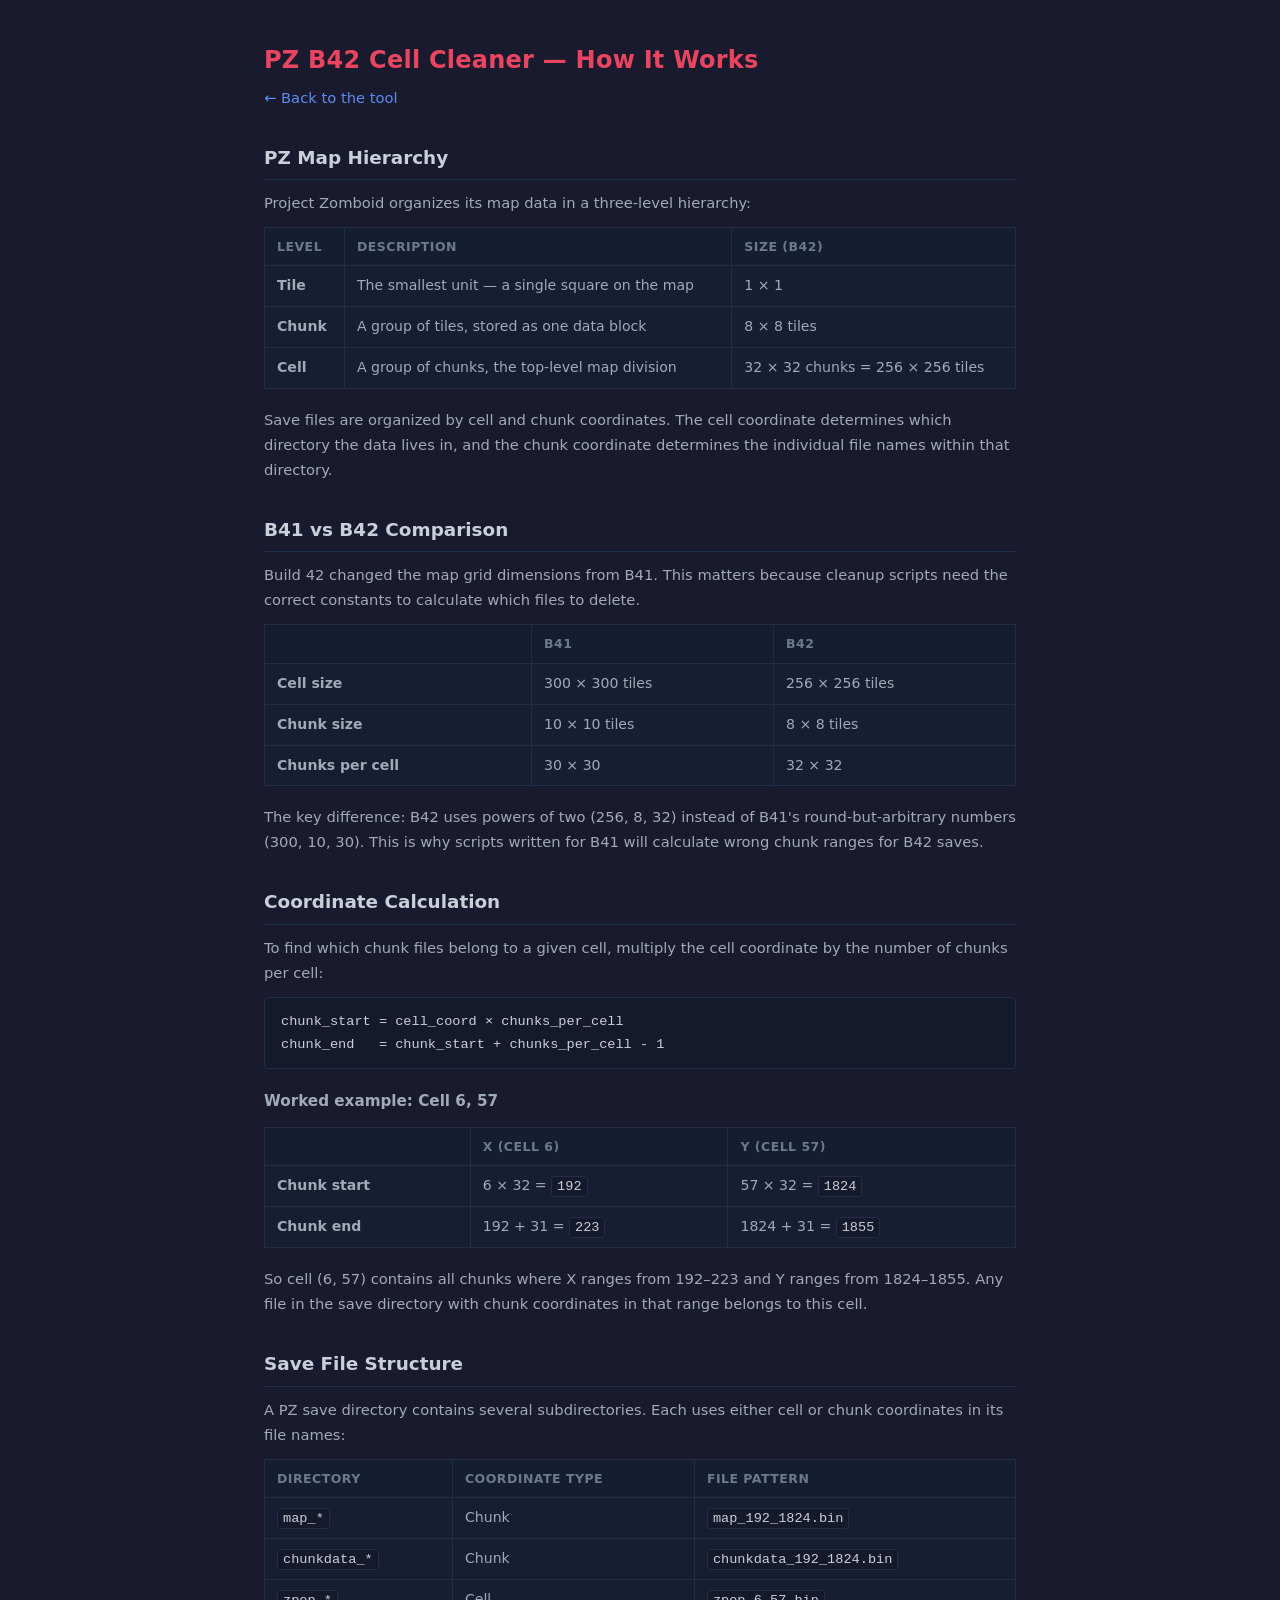
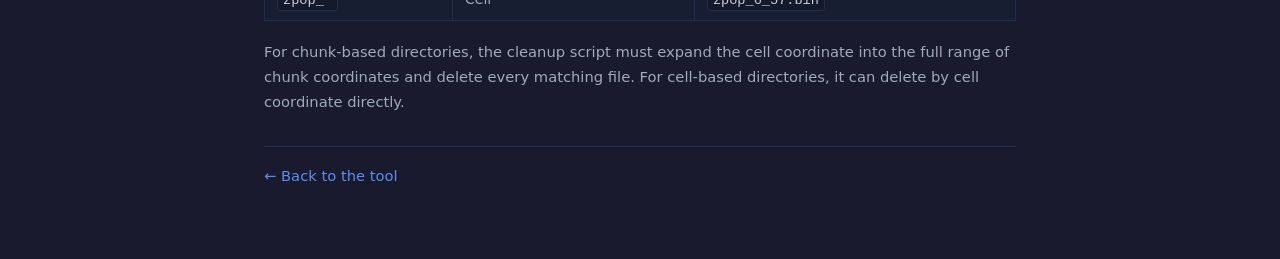
==== src/about.html @ 1b3f8877 "feat: add map resolution selector, about page, and multi-res map support" ====
<!DOCTYPE html>
<html lang="en">
<head>
  <meta charset="UTF-8">
  <meta name="viewport" content="width=device-width, initial-scale=1.0">
  <title>About — PZ B42 Cell Cleaner</title>
  <link rel="icon" type="image/png" href="favicon.png">
  <link rel="stylesheet" href="style.css">
</head>
<body class="page-body">
  <div class="page-content">
    <h1>PZ B42 Cell Cleaner — How It Works</h1>
    <p><a href="index.html">&larr; Back to the tool</a></p>

    <h2>PZ Map Hierarchy</h2>
    <p>Project Zomboid organizes its map data in a three-level hierarchy:</p>
    <table>
      <thead>
        <tr><th>Level</th><th>Description</th><th>Size (B42)</th></tr>
      </thead>
      <tbody>
        <tr><td><strong>Tile</strong></td><td>The smallest unit — a single square on the map</td><td>1 &times; 1</td></tr>
        <tr><td><strong>Chunk</strong></td><td>A group of tiles, stored as one data block</td><td>8 &times; 8 tiles</td></tr>
        <tr><td><strong>Cell</strong></td><td>A group of chunks, the top-level map division</td><td>32 &times; 32 chunks = 256 &times; 256 tiles</td></tr>
      </tbody>
    </table>
    <p>Save files are organized by cell and chunk coordinates. The cell coordinate determines which directory the data lives in, and the chunk coordinate determines the individual file names within that directory.</p>

    <h2>B41 vs B42 Comparison</h2>
    <p>Build 42 changed the map grid dimensions from B41. This matters because cleanup scripts need the correct constants to calculate which files to delete.</p>
    <table>
      <thead>
        <tr><th></th><th>B41</th><th>B42</th></tr>
      </thead>
      <tbody>
        <tr><td><strong>Cell size</strong></td><td>300 &times; 300 tiles</td><td>256 &times; 256 tiles</td></tr>
        <tr><td><strong>Chunk size</strong></td><td>10 &times; 10 tiles</td><td>8 &times; 8 tiles</td></tr>
        <tr><td><strong>Chunks per cell</strong></td><td>30 &times; 30</td><td>32 &times; 32</td></tr>
      </tbody>
    </table>
    <p>The key difference: B42 uses powers of two (256, 8, 32) instead of B41's round-but-arbitrary numbers (300, 10, 30). This is why scripts written for B41 will calculate wrong chunk ranges for B42 saves.</p>

    <h2>Coordinate Calculation</h2>
    <p>To find which chunk files belong to a given cell, multiply the cell coordinate by the number of chunks per cell:</p>
    <pre><code>chunk_start = cell_coord &times; chunks_per_cell
chunk_end   = chunk_start + chunks_per_cell - 1</code></pre>

    <h3>Worked example: Cell 6, 57</h3>
    <table>
      <thead>
        <tr><th></th><th>X (cell 6)</th><th>Y (cell 57)</th></tr>
      </thead>
      <tbody>
        <tr><td><strong>Chunk start</strong></td><td>6 &times; 32 = <code>192</code></td><td>57 &times; 32 = <code>1824</code></td></tr>
        <tr><td><strong>Chunk end</strong></td><td>192 + 31 = <code>223</code></td><td>1824 + 31 = <code>1855</code></td></tr>
      </tbody>
    </table>
    <p>So cell (6, 57) contains all chunks where X ranges from 192–223 and Y ranges from 1824–1855. Any file in the save directory with chunk coordinates in that range belongs to this cell.</p>

    <h2>Save File Structure</h2>
    <p>A PZ save directory contains several subdirectories. Each uses either cell or chunk coordinates in its file names:</p>
    <table>
      <thead>
        <tr><th>Directory</th><th>Coordinate type</th><th>File pattern</th></tr>
      </thead>
      <tbody>
        <tr><td><code>map_*</code></td><td>Chunk</td><td><code>map_192_1824.bin</code></td></tr>
        <tr><td><code>chunkdata_*</code></td><td>Chunk</td><td><code>chunkdata_192_1824.bin</code></td></tr>
        <tr><td><code>zpop_*</code></td><td>Cell</td><td><code>zpop_6_57.bin</code></td></tr>
      </tbody>
    </table>
    <p>For chunk-based directories, the cleanup script must expand the cell coordinate into the full range of chunk coordinates and delete every matching file. For cell-based directories, it can delete by cell coordinate directly.</p>

    <p class="back-link"><a href="index.html">&larr; Back to the tool</a></p>
  </div>
</body>
</html>
---- src/style.css ----
* {
  margin: 0;
  padding: 0;
  box-sizing: border-box;
}

body {
  display: flex;
  height: 100vh;
  overflow: hidden;
  font-family: 'Segoe UI', system-ui, -apple-system, sans-serif;
  background: #1a1a2e;
  color: #d8dce2;
}

/* --- Sidebar --- */

#sidebar {
  width: 340px;
  min-width: 340px;
  background: #151d30;
  border-right: 2px solid #1e2d4a;
  padding: 14px;
  overflow-y: auto;
  display: flex;
  flex-direction: column;
  gap: 10px;
  scrollbar-width: thin;
  scrollbar-color: #2a3452 transparent;
}

#sidebar::-webkit-scrollbar {
  width: 6px;
}

#sidebar::-webkit-scrollbar-thumb {
  background: #2a3452;
  border-radius: 3px;
}

#sidebar h1 {
  font-size: 1.25rem;
  font-weight: 700;
  color: #e94560;
  padding: 4px 0 10px;
  text-align: center;
  letter-spacing: 0.02em;
  border-bottom: 1px solid #1e2d4a;
}

#sidebar h2 {
  font-size: 0.78rem;
  text-transform: uppercase;
  letter-spacing: 0.06em;
  color: #6b7a8d;
  margin-bottom: 8px;
  font-weight: 600;
}

/* --- Sections --- */

section {
  background: #181e32;
  border: 1px solid #232d48;
  border-radius: 6px;
  padding: 12px;
}

/* --- Buttons --- */

.btn-group {
  display: flex;
  gap: 4px;
}

.mode-btn {
  flex: 1;
  padding: 8px;
  border: 2px solid #2a3452;
  background: #1e2640;
  color: #8898aa;
  font-weight: 700;
  font-size: 0.85rem;
  cursor: pointer;
  border-radius: 4px;
  transition: all 0.15s ease-out;
}

.mode-btn:hover {
  background: #242e4a;
  border-color: #3a4a6a;
}

.mode-btn:focus-visible {
  outline: 2px solid #5a8dee;
  outline-offset: 1px;
}

.mode-btn:active {
  transform: scale(0.97);
}

#btn-keep.active {
  border-color: #4caf50;
  background: #172617;
  color: #6fdf70;
}

#btn-keep.active:hover {
  background: #1d3118;
}

#btn-purge.active {
  border-color: #e94560;
  background: #2a1418;
  color: #ff6b7a;
}

#btn-purge.active:hover {
  background: #351a1f;
}

.hint {
  font-size: 0.72rem;
  color: #586878;
  margin-top: 8px;
  line-height: 1.5;
}

button {
  padding: 7px 12px;
  border: 1px solid #2a3452;
  background: #1e2640;
  color: #a0aab8;
  cursor: pointer;
  border-radius: 4px;
  font-size: 0.82rem;
  font-weight: 500;
  transition: all 0.12s ease-out;
}

button:hover {
  background: #242e4a;
  border-color: #3a4a6a;
  color: #c8d0da;
}

button:focus-visible {
  outline: 2px solid #5a8dee;
  outline-offset: 1px;
}

button:active {
  transform: scale(0.97);
  background: #1a2238;
}

button.full-width {
  width: 100%;
  margin-top: 6px;
}

button.accent {
  background: #c83450;
  border-color: #c83450;
  color: #fff;
  font-weight: 700;
}

button.accent:hover {
  background: #e03e5c;
  border-color: #e03e5c;
}

button.accent:active {
  background: #a82c44;
}

.btn-row {
  display: flex;
  gap: 6px;
}

.btn-row button {
  flex: 1;
}

/* --- Form controls --- */

.checkbox-label {
  display: flex;
  align-items: center;
  gap: 8px;
  padding: 3px 0;
  cursor: pointer;
  font-size: 0.85rem;
  color: #a0aab8;
  transition: color 0.12s;
}

.checkbox-label:hover {
  color: #d0d8e2;
}

.checkbox-label input {
  accent-color: #e94560;
  cursor: pointer;
}

select,
input[type="text"] {
  width: 100%;
  padding: 7px 10px;
  background: #141a2c;
  border: 1px solid #2a3452;
  color: #c8d0da;
  border-radius: 4px;
  font-size: 0.82rem;
  margin-bottom: 8px;
  transition: border-color 0.12s;
}

select:hover,
input[type="text"]:hover {
  border-color: #3a4a6a;
}

select:focus,
input[type="text"]:focus {
  outline: none;
  border-color: #5a8dee;
}

input[type="text"]::placeholder {
  color: #3e4e62;
}

label:not(.checkbox-label) {
  display: block;
  font-size: 0.78rem;
  color: #6b7a8d;
  margin-bottom: 3px;
  margin-top: 4px;
  font-weight: 500;
}

/* --- Legend --- */

.legend-item {
  display: flex;
  align-items: center;
  gap: 8px;
  font-size: 0.82rem;
  padding: 3px 0;
  color: #8898aa;
}

.swatch {
  width: 14px;
  height: 14px;
  border-radius: 3px;
  flex-shrink: 0;
}

.swatch.keep {
  background: rgba(76, 175, 80, 0.5);
  border: 1px solid rgba(76, 175, 80, 0.7);
}

.swatch.purge {
  background: rgba(233, 69, 96, 0.5);
  border: 1px solid rgba(233, 69, 96, 0.7);
}

/* --- Footer elements --- */

#status-bar {
  margin-top: auto;
  padding: 8px 0 2px;
  font-size: 0.72rem;
  color: #4a5a6a;
  text-align: center;
  min-height: 1.8em;
}

.attribution {
  font-size: 0.7rem;
  color: #3e4e5e;
  text-align: center;
  padding-bottom: 2px;
}

.attribution a {
  color: #5a6a7a;
  text-decoration: none;
  border-bottom: 1px solid transparent;
  transition: all 0.12s;
}

.attribution a:hover {
  color: #e94560;
  border-bottom-color: #e94560;
}

/* --- Map area --- */

#map-container {
  flex: 1;
  position: relative;
  overflow: hidden;
  background: #0e1118;
  cursor: crosshair;
}

#canvas {
  display: block;
  width: 100%;
  height: 100%;
}

#coords-display {
  position: absolute;
  bottom: 10px;
  left: 10px;
  background: rgba(14, 17, 24, 0.85);
  padding: 5px 10px;
  border-radius: 4px;
  border: 1px solid #232d48;
  font-size: 0.78rem;
  font-family: 'Consolas', 'SF Mono', 'Fira Code', monospace;
  color: #8898aa;
  display: none;
  pointer-events: none;
}

/* --- About page --- */

.page-body {
  display: block;
  height: auto;
  overflow: auto;
}

.page-content {
  max-width: 800px;
  margin: 0 auto;
  padding: 40px 24px 60px;
  line-height: 1.7;
}

.page-content h1 {
  font-size: 1.5rem;
  font-weight: 700;
  color: #e94560;
  margin-bottom: 4px;
  letter-spacing: 0.01em;
}

.page-content h2 {
  font-size: 1.15rem;
  font-weight: 600;
  color: #c8d0da;
  margin-top: 32px;
  margin-bottom: 10px;
  padding-bottom: 6px;
  border-bottom: 1px solid #1e2d4a;
}

.page-content h3 {
  font-size: 0.95rem;
  font-weight: 600;
  color: #a0aab8;
  margin-top: 20px;
  margin-bottom: 8px;
}

.page-content p {
  margin-bottom: 12px;
  color: #a0aab8;
  font-size: 0.92rem;
}

.page-content a {
  color: #5a8dee;
  text-decoration: none;
  border-bottom: 1px solid transparent;
  transition: all 0.12s;
}

.page-content a:hover {
  color: #e94560;
  border-bottom-color: #e94560;
}

.page-content table {
  width: 100%;
  border-collapse: collapse;
  margin: 12px 0 18px;
  font-size: 0.88rem;
}

.page-content th,
.page-content td {
  padding: 8px 12px;
  text-align: left;
  border: 1px solid #232d48;
}

.page-content th {
  background: #151d30;
  color: #6b7a8d;
  font-size: 0.78rem;
  text-transform: uppercase;
  letter-spacing: 0.04em;
  font-weight: 600;
}

.page-content td {
  background: #181e32;
  color: #a0aab8;
}

.page-content pre {
  background: #141a2c;
  border: 1px solid #232d48;
  border-radius: 4px;
  padding: 12px 16px;
  overflow-x: auto;
  margin: 12px 0 18px;
}

.page-content code {
  font-family: 'Consolas', 'SF Mono', 'Fira Code', monospace;
  font-size: 0.85rem;
  color: #c8d0da;
}

.page-content p code,
.page-content td code {
  background: #141a2c;
  padding: 2px 5px;
  border-radius: 3px;
  border: 1px solid #232d48;
}

.page-content .back-link {
  margin-top: 32px;
  padding-top: 16px;
  border-top: 1px solid #1e2d4a;
}

.about-link {
  font-size: 0.7rem;
  text-align: center;
  padding-top: 2px;
}

.about-link a {
  color: #3e4e5e;
  text-decoration: none;
  border-bottom: 1px solid transparent;
  transition: all 0.12s;
}

.about-link a:hover {
  color: #e94560;
  border-bottom-color: #e94560;
}
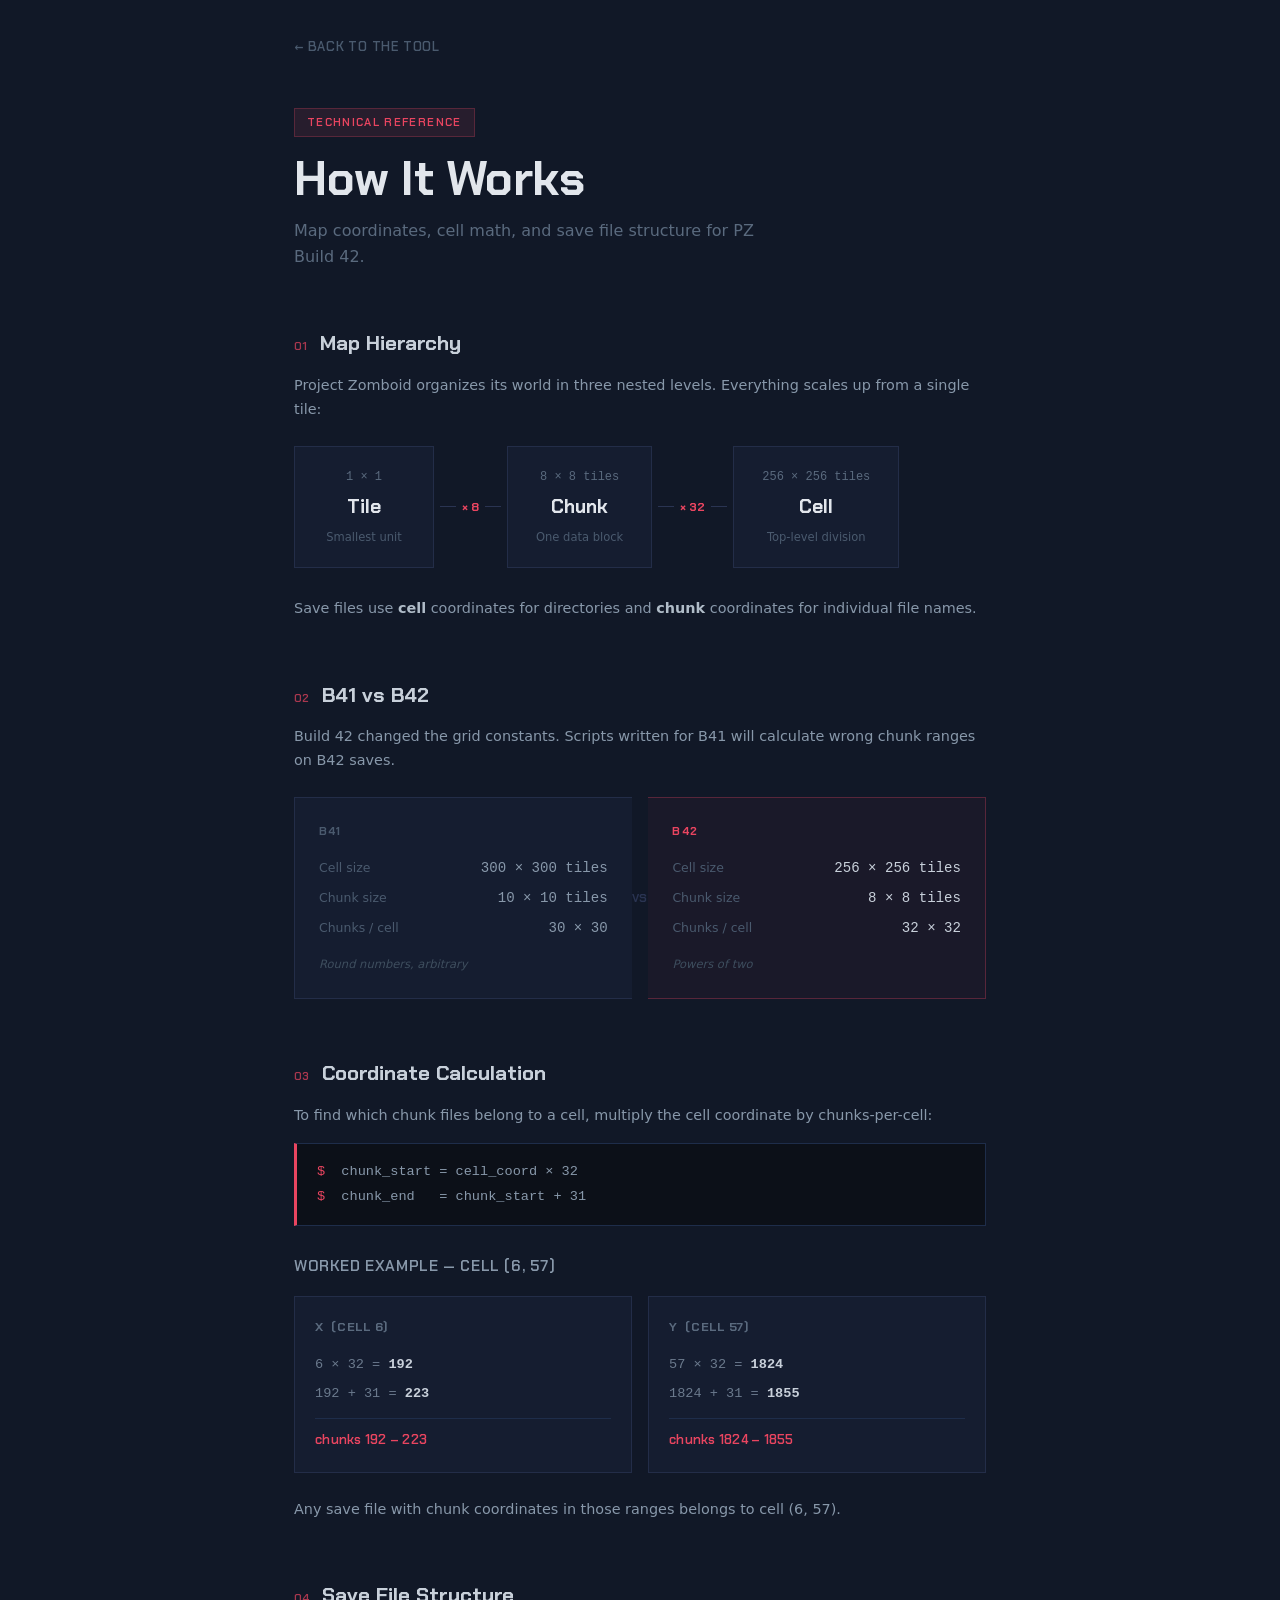
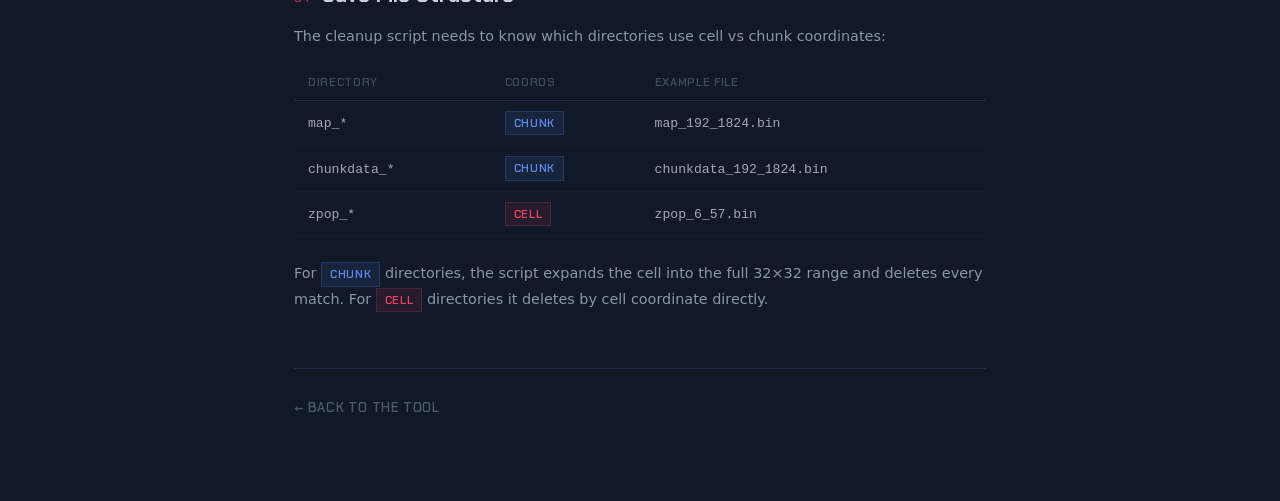
==== commit 3924a8e9: "feat: redesign UI with Chakra Petch font, refined dark theme, and structured about page layout" ====
--- a/src/about.html
+++ b/src/about.html
@@ -5,73 +5,149 @@
   <meta name="viewport" content="width=device-width, initial-scale=1.0">
   <title>About — PZ B42 Cell Cleaner</title>
   <link rel="icon" type="image/png" href="favicon.png">
+  <link rel="preconnect" href="https://fonts.googleapis.com">
+  <link rel="preconnect" href="https://fonts.gstatic.com" crossorigin>
+  <link href="https://fonts.googleapis.com/css2?family=Chakra+Petch:wght@400;600;700&display=swap" rel="stylesheet">
   <link rel="stylesheet" href="style.css">
 </head>
 <body class="page-body">
   <div class="page-content">
-    <h1>PZ B42 Cell Cleaner — How It Works</h1>
-    <p><a href="index.html">&larr; Back to the tool</a></p>
 
-    <h2>PZ Map Hierarchy</h2>
-    <p>Project Zomboid organizes its map data in a three-level hierarchy:</p>
-    <table>
-      <thead>
-        <tr><th>Level</th><th>Description</th><th>Size (B42)</th></tr>
-      </thead>
-      <tbody>
-        <tr><td><strong>Tile</strong></td><td>The smallest unit — a single square on the map</td><td>1 &times; 1</td></tr>
-        <tr><td><strong>Chunk</strong></td><td>A group of tiles, stored as one data block</td><td>8 &times; 8 tiles</td></tr>
-        <tr><td><strong>Cell</strong></td><td>A group of chunks, the top-level map division</td><td>32 &times; 32 chunks = 256 &times; 256 tiles</td></tr>
-      </tbody>
-    </table>
-    <p>Save files are organized by cell and chunk coordinates. The cell coordinate determines which directory the data lives in, and the chunk coordinate determines the individual file names within that directory.</p>
+    <nav class="page-nav">
+      <a href="index.html">&larr; Back to the tool</a>
+    </nav>
 
-    <h2>B41 vs B42 Comparison</h2>
-    <p>Build 42 changed the map grid dimensions from B41. This matters because cleanup scripts need the correct constants to calculate which files to delete.</p>
-    <table>
-      <thead>
-        <tr><th></th><th>B41</th><th>B42</th></tr>
-      </thead>
-      <tbody>
-        <tr><td><strong>Cell size</strong></td><td>300 &times; 300 tiles</td><td>256 &times; 256 tiles</td></tr>
-        <tr><td><strong>Chunk size</strong></td><td>10 &times; 10 tiles</td><td>8 &times; 8 tiles</td></tr>
-        <tr><td><strong>Chunks per cell</strong></td><td>30 &times; 30</td><td>32 &times; 32</td></tr>
-      </tbody>
-    </table>
-    <p>The key difference: B42 uses powers of two (256, 8, 32) instead of B41's round-but-arbitrary numbers (300, 10, 30). This is why scripts written for B41 will calculate wrong chunk ranges for B42 saves.</p>
+    <header class="page-header">
+      <span class="page-header__label">Technical Reference</span>
+      <h1 class="page-header__title">How It Works</h1>
+      <p class="page-header__sub">Map coordinates, cell math, and save file structure for PZ Build 42.</p>
+    </header>
 
-    <h2>Coordinate Calculation</h2>
-    <p>To find which chunk files belong to a given cell, multiply the cell coordinate by the number of chunks per cell:</p>
-    <pre><code>chunk_start = cell_coord &times; chunks_per_cell
-chunk_end   = chunk_start + chunks_per_cell - 1</code></pre>
+    <article class="page-section fade-in" style="--delay: 0">
+      <h2><span class="section-num">01</span> Map Hierarchy</h2>
+      <p>Project Zomboid organizes its world in three nested levels. Everything scales up from a single tile:</p>
 
-    <h3>Worked example: Cell 6, 57</h3>
-    <table>
-      <thead>
-        <tr><th></th><th>X (cell 6)</th><th>Y (cell 57)</th></tr>
-      </thead>
-      <tbody>
-        <tr><td><strong>Chunk start</strong></td><td>6 &times; 32 = <code>192</code></td><td>57 &times; 32 = <code>1824</code></td></tr>
-        <tr><td><strong>Chunk end</strong></td><td>192 + 31 = <code>223</code></td><td>1824 + 31 = <code>1855</code></td></tr>
-      </tbody>
-    </table>
-    <p>So cell (6, 57) contains all chunks where X ranges from 192–223 and Y ranges from 1824–1855. Any file in the save directory with chunk coordinates in that range belongs to this cell.</p>
+      <div class="hierarchy-flow">
+        <div class="hierarchy-node">
+          <span class="hierarchy-node__size">1 &times; 1</span>
+          <strong class="hierarchy-node__name">Tile</strong>
+          <span class="hierarchy-node__desc">Smallest unit</span>
+        </div>
+        <div class="hierarchy-arrow">
+          <span>&times; 8</span>
+        </div>
+        <div class="hierarchy-node">
+          <span class="hierarchy-node__size">8 &times; 8 tiles</span>
+          <strong class="hierarchy-node__name">Chunk</strong>
+          <span class="hierarchy-node__desc">One data block</span>
+        </div>
+        <div class="hierarchy-arrow">
+          <span>&times; 32</span>
+        </div>
+        <div class="hierarchy-node">
+          <span class="hierarchy-node__size">256 &times; 256 tiles</span>
+          <strong class="hierarchy-node__name">Cell</strong>
+          <span class="hierarchy-node__desc">Top-level division</span>
+        </div>
+      </div>
 
-    <h2>Save File Structure</h2>
-    <p>A PZ save directory contains several subdirectories. Each uses either cell or chunk coordinates in its file names:</p>
-    <table>
-      <thead>
-        <tr><th>Directory</th><th>Coordinate type</th><th>File pattern</th></tr>
-      </thead>
-      <tbody>
-        <tr><td><code>map_*</code></td><td>Chunk</td><td><code>map_192_1824.bin</code></td></tr>
-        <tr><td><code>chunkdata_*</code></td><td>Chunk</td><td><code>chunkdata_192_1824.bin</code></td></tr>
-        <tr><td><code>zpop_*</code></td><td>Cell</td><td><code>zpop_6_57.bin</code></td></tr>
-      </tbody>
-    </table>
-    <p>For chunk-based directories, the cleanup script must expand the cell coordinate into the full range of chunk coordinates and delete every matching file. For cell-based directories, it can delete by cell coordinate directly.</p>
+      <p>Save files use <strong>cell</strong> coordinates for directories and <strong>chunk</strong> coordinates for individual file names.</p>
+    </article>
 
-    <p class="back-link"><a href="index.html">&larr; Back to the tool</a></p>
+    <article class="page-section fade-in" style="--delay: 1">
+      <h2><span class="section-num">02</span> B41 vs B42</h2>
+      <p>Build 42 changed the grid constants. Scripts written for B41 will calculate wrong chunk ranges on B42 saves.</p>
+
+      <div class="version-compare">
+        <div class="version-compare__col version-compare__col--old">
+          <div class="version-compare__badge">B41</div>
+          <dl>
+            <dt>Cell size</dt>
+            <dd>300 &times; 300 tiles</dd>
+            <dt>Chunk size</dt>
+            <dd>10 &times; 10 tiles</dd>
+            <dt>Chunks / cell</dt>
+            <dd>30 &times; 30</dd>
+          </dl>
+          <span class="version-compare__note">Round numbers, arbitrary</span>
+        </div>
+        <div class="version-compare__vs">vs</div>
+        <div class="version-compare__col version-compare__col--new">
+          <div class="version-compare__badge">B42</div>
+          <dl>
+            <dt>Cell size</dt>
+            <dd>256 &times; 256 tiles</dd>
+            <dt>Chunk size</dt>
+            <dd>8 &times; 8 tiles</dd>
+            <dt>Chunks / cell</dt>
+            <dd>32 &times; 32</dd>
+          </dl>
+          <span class="version-compare__note">Powers of two</span>
+        </div>
+      </div>
+    </article>
+
+    <article class="page-section fade-in" style="--delay: 2">
+      <h2><span class="section-num">03</span> Coordinate Calculation</h2>
+      <p>To find which chunk files belong to a cell, multiply the cell coordinate by chunks-per-cell:</p>
+
+      <pre class="terminal"><code><span class="terminal__prompt">$</span> chunk_start = cell_coord &times; 32
+<span class="terminal__prompt">$</span> chunk_end   = chunk_start + 31</code></pre>
+
+      <h3>Worked example &mdash; Cell (6, 57)</h3>
+
+      <div class="calc-grid">
+        <div class="calc-grid__axis">
+          <div class="calc-grid__label">X &nbsp;(cell 6)</div>
+          <div class="calc-grid__step">6 &times; 32 = <strong>192</strong></div>
+          <div class="calc-grid__step">192 + 31 = <strong>223</strong></div>
+          <div class="calc-grid__range">chunks 192 &ndash; 223</div>
+        </div>
+        <div class="calc-grid__axis">
+          <div class="calc-grid__label">Y &nbsp;(cell 57)</div>
+          <div class="calc-grid__step">57 &times; 32 = <strong>1824</strong></div>
+          <div class="calc-grid__step">1824 + 31 = <strong>1855</strong></div>
+          <div class="calc-grid__range">chunks 1824 &ndash; 1855</div>
+        </div>
+      </div>
+
+      <p>Any save file with chunk coordinates in those ranges belongs to cell (6,&nbsp;57).</p>
+    </article>
+
+    <article class="page-section fade-in" style="--delay: 3">
+      <h2><span class="section-num">04</span> Save File Structure</h2>
+      <p>The cleanup script needs to know which directories use cell vs chunk coordinates:</p>
+
+      <table class="file-table">
+        <thead>
+          <tr><th>Directory</th><th>Coords</th><th>Example file</th></tr>
+        </thead>
+        <tbody>
+          <tr>
+            <td><code>map_*</code></td>
+            <td><span class="coord-tag coord-tag--chunk">chunk</span></td>
+            <td><code>map_192_1824.bin</code></td>
+          </tr>
+          <tr>
+            <td><code>chunkdata_*</code></td>
+            <td><span class="coord-tag coord-tag--chunk">chunk</span></td>
+            <td><code>chunkdata_192_1824.bin</code></td>
+          </tr>
+          <tr>
+            <td><code>zpop_*</code></td>
+            <td><span class="coord-tag coord-tag--cell">cell</span></td>
+            <td><code>zpop_6_57.bin</code></td>
+          </tr>
+        </tbody>
+      </table>
+
+      <p>For <span class="coord-tag coord-tag--chunk">chunk</span> directories, the script expands the cell into the full 32&times;32 range and deletes every match. For <span class="coord-tag coord-tag--cell">cell</span> directories it deletes by cell coordinate directly.</p>
+    </article>
+
+    <nav class="page-nav page-nav--bottom">
+      <a href="index.html">&larr; Back to the tool</a>
+    </nav>
+
   </div>
 </body>
 </html>
--- a/src/style.css
+++ b/src/style.css
@@ -18,7 +18,7 @@
 #sidebar {
   width: 340px;
   min-width: 340px;
-  background: #151d30;
+  background: #111827;
   border-right: 2px solid #1e2d4a;
   padding: 14px;
   overflow-y: auto;
@@ -38,21 +38,42 @@
   border-radius: 3px;
 }
 
+.sidebar-header {
+  display: flex;
+  align-items: center;
+  gap: 10px;
+  padding: 6px 0 14px;
+  border-bottom: 1px solid #1e2d4a;
+  justify-content: center;
+}
+
+.sidebar-header__label {
+  font-family: 'Chakra Petch', system-ui, sans-serif;
+  font-size: 0.62rem;
+  font-weight: 700;
+  text-transform: uppercase;
+  letter-spacing: 0.1em;
+  color: #e94560;
+  background: rgba(233, 69, 96, 0.12);
+  border: 1px solid rgba(233, 69, 96, 0.3);
+  padding: 3px 8px;
+  line-height: 1;
+}
+
 #sidebar h1 {
-  font-size: 1.25rem;
-  font-weight: 700;
-  color: #e94560;
-  padding: 4px 0 10px;
-  text-align: center;
+  font-family: 'Chakra Petch', system-ui, sans-serif;
+  font-size: 1.2rem;
+  font-weight: 700;
+  color: #e2e6ec;
   letter-spacing: 0.02em;
-  border-bottom: 1px solid #1e2d4a;
 }
 
 #sidebar h2 {
-  font-size: 0.78rem;
-  text-transform: uppercase;
-  letter-spacing: 0.06em;
-  color: #6b7a8d;
+  font-family: 'Chakra Petch', system-ui, sans-serif;
+  font-size: 0.72rem;
+  text-transform: uppercase;
+  letter-spacing: 0.08em;
+  color: #4a5a6e;
   margin-bottom: 8px;
   font-weight: 600;
 }
@@ -60,9 +81,9 @@
 /* --- Sections --- */
 
 section {
-  background: #181e32;
-  border: 1px solid #232d48;
-  border-radius: 6px;
+  background: #151d30;
+  border: 1px solid #1e2d4a;
+  border-radius: 0;
   padding: 12px;
 }
 
@@ -75,20 +96,23 @@
 
 .mode-btn {
   flex: 1;
-  padding: 8px;
+  padding: 11px 8px;
   border: 2px solid #2a3452;
-  background: #1e2640;
-  color: #8898aa;
-  font-weight: 700;
-  font-size: 0.85rem;
+  background: #1a2238;
+  color: #4a5a6e;
+  font-family: 'Chakra Petch', system-ui, sans-serif;
+  font-weight: 700;
+  font-size: 0.88rem;
+  letter-spacing: 0.1em;
   cursor: pointer;
-  border-radius: 4px;
-  transition: all 0.15s ease-out;
+  border-radius: 0;
+  transition: all 0.15s cubic-bezier(0.16, 1, 0.3, 1);
 }
 
 .mode-btn:hover {
-  background: #242e4a;
+  background: #1e2a44;
   border-color: #3a4a6a;
+  color: #6b7a8d;
 }
 
 .mode-btn:focus-visible {
@@ -102,47 +126,53 @@
 
 #btn-keep.active {
   border-color: #4caf50;
-  background: #172617;
+  background: #162214;
   color: #6fdf70;
+  box-shadow: inset 0 0 20px rgba(76, 175, 80, 0.08);
 }
 
 #btn-keep.active:hover {
-  background: #1d3118;
+  background: #1a2c18;
 }
 
 #btn-purge.active {
   border-color: #e94560;
-  background: #2a1418;
+  background: #241218;
   color: #ff6b7a;
+  box-shadow: inset 0 0 20px rgba(233, 69, 96, 0.08);
 }
 
 #btn-purge.active:hover {
-  background: #351a1f;
+  background: #2e1820;
 }
 
 .hint {
-  font-size: 0.72rem;
-  color: #586878;
-  margin-top: 8px;
-  line-height: 1.5;
+  font-size: 0.7rem;
+  color: #3e4e5e;
+  margin-top: 10px;
+  line-height: 1.6;
+  letter-spacing: 0.01em;
 }
 
 button {
   padding: 7px 12px;
-  border: 1px solid #2a3452;
-  background: #1e2640;
+  border: 1px solid #1e2d4a;
+  background: #1a2238;
+  color: #6b7a8d;
+  cursor: pointer;
+  border-radius: 0;
+  font-family: 'Chakra Petch', system-ui, sans-serif;
+  font-size: 0.78rem;
+  font-weight: 600;
+  letter-spacing: 0.04em;
+  text-transform: uppercase;
+  transition: all 0.12s ease-out;
+}
+
+button:hover {
+  background: #1e2a44;
+  border-color: #2a3a5a;
   color: #a0aab8;
-  cursor: pointer;
-  border-radius: 4px;
-  font-size: 0.82rem;
-  font-weight: 500;
-  transition: all 0.12s ease-out;
-}
-
-button:hover {
-  background: #242e4a;
-  border-color: #3a4a6a;
-  color: #c8d0da;
 }
 
 button:focus-visible {
@@ -152,12 +182,12 @@
 
 button:active {
   transform: scale(0.97);
-  background: #1a2238;
+  background: #141c30;
 }
 
 button.full-width {
   width: 100%;
-  margin-top: 6px;
+  margin-top: 8px;
 }
 
 button.accent {
@@ -165,15 +195,21 @@
   border-color: #c83450;
   color: #fff;
   font-weight: 700;
+  font-size: 0.82rem;
+  letter-spacing: 0.08em;
+  padding: 10px 12px;
+  transition: all 0.15s cubic-bezier(0.16, 1, 0.3, 1);
 }
 
 button.accent:hover {
   background: #e03e5c;
   border-color: #e03e5c;
+  box-shadow: 0 0 20px rgba(233, 69, 96, 0.15);
 }
 
 button.accent:active {
   background: #a82c44;
+  box-shadow: none;
 }
 
 .btn-row {
@@ -191,15 +227,15 @@
   display: flex;
   align-items: center;
   gap: 8px;
-  padding: 3px 0;
+  padding: 4px 0;
   cursor: pointer;
-  font-size: 0.85rem;
+  font-size: 0.82rem;
+  color: #6b7a8d;
+  transition: color 0.12s;
+}
+
+.checkbox-label:hover {
   color: #a0aab8;
-  transition: color 0.12s;
-}
-
-.checkbox-label:hover {
-  color: #d0d8e2;
 }
 
 .checkbox-label input {
@@ -210,38 +246,42 @@
 select,
 input[type="text"] {
   width: 100%;
-  padding: 7px 10px;
-  background: #141a2c;
-  border: 1px solid #2a3452;
-  color: #c8d0da;
-  border-radius: 4px;
-  font-size: 0.82rem;
+  padding: 8px 10px;
+  background: #0c1018;
+  border: 1px solid #1e2d4a;
+  color: #a0aab8;
+  border-radius: 0;
+  font-family: 'Consolas', 'SF Mono', 'Fira Code', monospace;
+  font-size: 0.8rem;
   margin-bottom: 8px;
-  transition: border-color 0.12s;
+  transition: border-color 0.15s;
 }
 
 select:hover,
 input[type="text"]:hover {
-  border-color: #3a4a6a;
+  border-color: #2a3a5a;
 }
 
 select:focus,
 input[type="text"]:focus {
   outline: none;
-  border-color: #5a8dee;
+  border-color: #e94560;
 }
 
 input[type="text"]::placeholder {
-  color: #3e4e62;
+  color: #2a3452;
 }
 
 label:not(.checkbox-label) {
   display: block;
-  font-size: 0.78rem;
-  color: #6b7a8d;
+  font-family: 'Chakra Petch', system-ui, sans-serif;
+  font-size: 0.68rem;
+  color: #4a5a6e;
   margin-bottom: 3px;
-  margin-top: 4px;
-  font-weight: 500;
+  margin-top: 6px;
+  font-weight: 600;
+  text-transform: uppercase;
+  letter-spacing: 0.06em;
 }
 
 /* --- Legend --- */
@@ -249,49 +289,55 @@
 .legend-item {
   display: flex;
   align-items: center;
-  gap: 8px;
-  font-size: 0.82rem;
-  padding: 3px 0;
-  color: #8898aa;
+  gap: 10px;
+  font-family: 'Chakra Petch', system-ui, sans-serif;
+  font-size: 0.76rem;
+  font-weight: 600;
+  letter-spacing: 0.02em;
+  padding: 4px 0;
+  color: #4a5a6e;
+  text-transform: uppercase;
 }
 
 .swatch {
-  width: 14px;
-  height: 14px;
-  border-radius: 3px;
+  width: 16px;
+  height: 16px;
+  border-radius: 0;
   flex-shrink: 0;
 }
 
 .swatch.keep {
-  background: rgba(76, 175, 80, 0.5);
-  border: 1px solid rgba(76, 175, 80, 0.7);
+  background: rgba(76, 175, 80, 0.45);
+  border: 2px solid rgba(76, 175, 80, 0.7);
 }
 
 .swatch.purge {
-  background: rgba(233, 69, 96, 0.5);
-  border: 1px solid rgba(233, 69, 96, 0.7);
+  background: rgba(233, 69, 96, 0.45);
+  border: 2px solid rgba(233, 69, 96, 0.7);
 }
 
 /* --- Footer elements --- */
 
 #status-bar {
   margin-top: auto;
-  padding: 8px 0 2px;
-  font-size: 0.72rem;
-  color: #4a5a6a;
+  padding: 10px 0 2px;
+  font-family: 'Consolas', 'SF Mono', 'Fira Code', monospace;
+  font-size: 0.7rem;
+  color: #2a3452;
   text-align: center;
   min-height: 1.8em;
 }
 
 .attribution {
-  font-size: 0.7rem;
-  color: #3e4e5e;
+  font-size: 0.65rem;
+  color: #2a3452;
   text-align: center;
   padding-bottom: 2px;
+  letter-spacing: 0.02em;
 }
 
 .attribution a {
-  color: #5a6a7a;
+  color: #3e4e5e;
   text-decoration: none;
   border-bottom: 1px solid transparent;
   transition: all 0.12s;
@@ -322,13 +368,14 @@
   position: absolute;
   bottom: 10px;
   left: 10px;
-  background: rgba(14, 17, 24, 0.85);
-  padding: 5px 10px;
-  border-radius: 4px;
-  border: 1px solid #232d48;
+  background: rgba(12, 16, 24, 0.9);
+  padding: 6px 12px;
+  border-radius: 0;
+  border: 1px solid #1e2d4a;
+  border-left: 3px solid #e94560;
   font-size: 0.78rem;
   font-family: 'Consolas', 'SF Mono', 'Fira Code', monospace;
-  color: #8898aa;
+  color: #6b7a8d;
   display: none;
   pointer-events: none;
 }
@@ -339,130 +386,446 @@
   display: block;
   height: auto;
   overflow: auto;
-}
-
+  background: #111827;
+}
+
+/* Entry animation */
+@keyframes fadeSlideIn {
+  from { opacity: 0; transform: translateY(18px); }
+  to   { opacity: 1; transform: translateY(0); }
+}
+
+.fade-in {
+  opacity: 0;
+  animation: fadeSlideIn 0.5s cubic-bezier(0.16, 1, 0.3, 1) forwards;
+  animation-delay: calc(var(--delay, 0) * 80ms + 200ms);
+}
+
+/* Layout */
 .page-content {
-  max-width: 800px;
+  max-width: 740px;
   margin: 0 auto;
-  padding: 40px 24px 60px;
+  padding: 32px 24px 80px;
   line-height: 1.7;
 }
 
-.page-content h1 {
-  font-size: 1.5rem;
-  font-weight: 700;
-  color: #e94560;
-  margin-bottom: 4px;
-  letter-spacing: 0.01em;
-}
-
-.page-content h2 {
-  font-size: 1.15rem;
-  font-weight: 600;
+/* Navigation */
+.page-nav a {
+  font-family: 'Chakra Petch', system-ui, sans-serif;
+  font-size: 0.8rem;
+  font-weight: 600;
+  color: #4a5a6e;
+  text-decoration: none;
+  text-transform: uppercase;
+  letter-spacing: 0.06em;
+  transition: color 0.15s;
+}
+
+.page-nav a:hover {
+  color: #e94560;
+}
+
+.page-nav--bottom {
+  margin-top: 56px;
+  padding-top: 24px;
+  border-top: 1px solid #1e2d4a;
+}
+
+/* Header */
+.page-header {
+  margin: 48px 0 56px;
+}
+
+.page-header__label {
+  display: inline-block;
+  font-family: 'Chakra Petch', system-ui, sans-serif;
+  font-size: 0.7rem;
+  font-weight: 600;
+  text-transform: uppercase;
+  letter-spacing: 0.12em;
+  color: #e94560;
+  background: rgba(233, 69, 96, 0.1);
+  border: 1px solid rgba(233, 69, 96, 0.25);
+  padding: 4px 12px;
+  margin-bottom: 16px;
+}
+
+.page-header__title {
+  font-family: 'Chakra Petch', system-ui, sans-serif;
+  font-size: clamp(2.2rem, 5vw, 3rem);
+  font-weight: 700;
+  color: #e2e6ec;
+  line-height: 1.1;
+  letter-spacing: -0.01em;
+  margin-bottom: 12px;
+}
+
+.page-header__sub {
+  font-size: 1rem;
+  color: #5a6a7e;
+  max-width: 480px;
+  line-height: 1.6;
+}
+
+/* Sections */
+.page-section {
+  margin-bottom: 56px;
+}
+
+.page-section h2 {
+  font-family: 'Chakra Petch', system-ui, sans-serif;
+  font-size: 1.3rem;
+  font-weight: 700;
   color: #c8d0da;
-  margin-top: 32px;
-  margin-bottom: 10px;
-  padding-bottom: 6px;
-  border-bottom: 1px solid #1e2d4a;
-}
-
-.page-content h3 {
+  margin-bottom: 12px;
+  display: flex;
+  align-items: baseline;
+  gap: 12px;
+}
+
+.section-num {
+  font-size: 0.72rem;
+  font-weight: 600;
+  color: #e94560;
+  letter-spacing: 0.04em;
+  opacity: 0.7;
+}
+
+.page-section h3 {
+  font-family: 'Chakra Petch', system-ui, sans-serif;
   font-size: 0.95rem;
   font-weight: 600;
-  color: #a0aab8;
-  margin-top: 20px;
-  margin-bottom: 8px;
-}
-
-.page-content p {
+  color: #8898aa;
+  margin-top: 28px;
   margin-bottom: 12px;
-  color: #a0aab8;
-  font-size: 0.92rem;
-}
-
-.page-content a {
-  color: #5a8dee;
-  text-decoration: none;
-  border-bottom: 1px solid transparent;
-  transition: all 0.12s;
-}
-
-.page-content a:hover {
-  color: #e94560;
-  border-bottom-color: #e94560;
-}
-
-.page-content table {
+  text-transform: uppercase;
+  letter-spacing: 0.04em;
+}
+
+.page-section p {
+  margin-bottom: 16px;
+  color: #8898aa;
+  font-size: 0.9rem;
+}
+
+.page-section p strong {
+  color: #b0bcc8;
+}
+
+/* Hierarchy flow diagram */
+.hierarchy-flow {
+  display: flex;
+  align-items: center;
+  gap: 0;
+  margin: 24px 0 28px;
+  overflow-x: auto;
+}
+
+.hierarchy-node {
+  display: flex;
+  flex-direction: column;
+  align-items: center;
+  gap: 4px;
+  padding: 20px 28px;
+  background: #151d30;
+  border: 1px solid #232d48;
+  min-width: 140px;
+  text-align: center;
+}
+
+.hierarchy-node__size {
+  font-family: 'Consolas', 'SF Mono', 'Fira Code', monospace;
+  font-size: 0.75rem;
+  color: #5a6a7e;
+}
+
+.hierarchy-node__name {
+  font-family: 'Chakra Petch', system-ui, sans-serif;
+  font-size: 1.2rem;
+  font-weight: 700;
+  color: #e2e6ec;
+}
+
+.hierarchy-node__desc {
+  font-size: 0.72rem;
+  color: #4a5a6e;
+}
+
+.hierarchy-arrow {
+  display: flex;
+  align-items: center;
+  padding: 0 6px;
+  color: #e94560;
+  font-family: 'Chakra Petch', system-ui, sans-serif;
+  font-size: 0.75rem;
+  font-weight: 700;
+  white-space: nowrap;
+}
+
+.hierarchy-arrow::before,
+.hierarchy-arrow::after {
+  content: '';
+  display: block;
+  width: 16px;
+  height: 1px;
+  background: #2a3452;
+}
+
+.hierarchy-arrow span {
+  padding: 0 6px;
+}
+
+/* Version comparison */
+.version-compare {
+  display: grid;
+  grid-template-columns: 1fr auto 1fr;
+  gap: 0;
+  margin: 24px 0 28px;
+  align-items: start;
+}
+
+.version-compare__col {
+  padding: 24px;
+  border: 1px solid #232d48;
+  background: #151d30;
+}
+
+.version-compare__col--old {
+  border-right: none;
+}
+
+.version-compare__col--new {
+  border-left: none;
+  border-color: rgba(233, 69, 96, 0.3);
+  background: rgba(233, 69, 96, 0.04);
+}
+
+.version-compare__badge {
+  font-family: 'Chakra Petch', system-ui, sans-serif;
+  font-size: 0.7rem;
+  font-weight: 700;
+  text-transform: uppercase;
+  letter-spacing: 0.1em;
+  margin-bottom: 16px;
+  color: #4a5a6e;
+}
+
+.version-compare__col--new .version-compare__badge {
+  color: #e94560;
+}
+
+.version-compare__col dl {
+  display: grid;
+  grid-template-columns: auto 1fr;
+  gap: 6px 16px;
+  align-items: baseline;
+}
+
+.version-compare__col dt {
+  font-size: 0.78rem;
+  color: #4a5a6e;
+}
+
+.version-compare__col dd {
+  font-family: 'Consolas', 'SF Mono', 'Fira Code', monospace;
+  font-size: 0.88rem;
+  color: #8898aa;
+  text-align: right;
+}
+
+.version-compare__col--new dd {
+  color: #c8d0da;
+}
+
+.version-compare__note {
+  display: block;
+  margin-top: 14px;
+  font-size: 0.72rem;
+  color: #3e4e5e;
+  font-style: italic;
+}
+
+.version-compare__vs {
+  align-self: center;
+  font-family: 'Chakra Petch', system-ui, sans-serif;
+  font-size: 0.7rem;
+  font-weight: 700;
+  text-transform: uppercase;
+  letter-spacing: 0.08em;
+  color: #2a3452;
+  background: #111827;
+  padding: 8px 0;
+  z-index: 1;
+}
+
+/* Terminal-style code block */
+.terminal {
+  background: #0c1018;
+  border: 1px solid #1e2d4a;
+  border-left: 3px solid #e94560;
+  padding: 16px 20px;
+  margin: 16px 0 24px;
+  overflow-x: auto;
+}
+
+.terminal code {
+  font-family: 'Consolas', 'SF Mono', 'Fira Code', monospace;
+  font-size: 0.85rem;
+  color: #8898aa;
+  line-height: 1.8;
+}
+
+.terminal__prompt {
+  color: #e94560;
+  user-select: none;
+  margin-right: 8px;
+}
+
+/* Calculation grid */
+.calc-grid {
+  display: grid;
+  grid-template-columns: 1fr 1fr;
+  gap: 16px;
+  margin: 16px 0 24px;
+}
+
+.calc-grid__axis {
+  padding: 20px;
+  background: #151d30;
+  border: 1px solid #232d48;
+}
+
+.calc-grid__label {
+  font-family: 'Chakra Petch', system-ui, sans-serif;
+  font-size: 0.78rem;
+  font-weight: 700;
+  color: #5a6a7e;
+  text-transform: uppercase;
+  letter-spacing: 0.06em;
+  margin-bottom: 12px;
+}
+
+.calc-grid__step {
+  font-family: 'Consolas', 'SF Mono', 'Fira Code', monospace;
+  font-size: 0.85rem;
+  color: #6b7a8d;
+  padding: 3px 0;
+}
+
+.calc-grid__step strong {
+  color: #c8d0da;
+}
+
+.calc-grid__range {
+  margin-top: 10px;
+  padding-top: 10px;
+  border-top: 1px solid #1e2d4a;
+  font-family: 'Chakra Petch', system-ui, sans-serif;
+  font-size: 0.82rem;
+  font-weight: 600;
+  color: #e94560;
+  letter-spacing: 0.02em;
+}
+
+/* File table */
+.file-table {
   width: 100%;
   border-collapse: collapse;
-  margin: 12px 0 18px;
-  font-size: 0.88rem;
-}
-
-.page-content th,
-.page-content td {
-  padding: 8px 12px;
+  margin: 16px 0 24px;
+  font-size: 0.85rem;
+}
+
+.file-table th {
+  padding: 8px 14px;
   text-align: left;
-  border: 1px solid #232d48;
-}
-
-.page-content th {
-  background: #151d30;
-  color: #6b7a8d;
-  font-size: 0.78rem;
-  text-transform: uppercase;
-  letter-spacing: 0.04em;
-  font-weight: 600;
-}
-
-.page-content td {
-  background: #181e32;
+  font-family: 'Chakra Petch', system-ui, sans-serif;
+  font-size: 0.7rem;
+  font-weight: 600;
+  text-transform: uppercase;
+  letter-spacing: 0.06em;
+  color: #3e4e5e;
+  border-bottom: 1px solid #1e2d4a;
+}
+
+.file-table td {
+  padding: 10px 14px;
+  color: #8898aa;
+  border-bottom: 1px solid #181e32;
+}
+
+.file-table code {
+  font-family: 'Consolas', 'SF Mono', 'Fira Code', monospace;
+  font-size: 0.82rem;
   color: #a0aab8;
 }
 
-.page-content pre {
-  background: #141a2c;
-  border: 1px solid #232d48;
-  border-radius: 4px;
-  padding: 12px 16px;
-  overflow-x: auto;
-  margin: 12px 0 18px;
-}
-
-.page-content code {
-  font-family: 'Consolas', 'SF Mono', 'Fira Code', monospace;
-  font-size: 0.85rem;
-  color: #c8d0da;
-}
-
-.page-content p code,
-.page-content td code {
-  background: #141a2c;
-  padding: 2px 5px;
-  border-radius: 3px;
-  border: 1px solid #232d48;
-}
-
-.page-content .back-link {
-  margin-top: 32px;
-  padding-top: 16px;
-  border-top: 1px solid #1e2d4a;
+/* Coordinate tags */
+.coord-tag {
+  display: inline-block;
+  font-family: 'Chakra Petch', system-ui, sans-serif;
+  font-size: 0.68rem;
+  font-weight: 600;
+  text-transform: uppercase;
+  letter-spacing: 0.06em;
+  padding: 2px 8px;
+}
+
+.coord-tag--chunk {
+  color: #5a8dee;
+  background: rgba(90, 141, 238, 0.1);
+  border: 1px solid rgba(90, 141, 238, 0.2);
+}
+
+.coord-tag--cell {
+  color: #e94560;
+  background: rgba(233, 69, 96, 0.1);
+  border: 1px solid rgba(233, 69, 96, 0.2);
+}
+
+/* Responsive */
+@media (max-width: 600px) {
+  .hierarchy-flow {
+    flex-direction: column;
+  }
+  .hierarchy-arrow {
+    transform: rotate(90deg);
+  }
+  .version-compare {
+    grid-template-columns: 1fr;
+  }
+  .version-compare__col--old {
+    border-right: 1px solid #232d48;
+    border-bottom: none;
+  }
+  .version-compare__col--new {
+    border-left: 1px solid rgba(233, 69, 96, 0.3);
+    border-top: none;
+  }
+  .version-compare__vs {
+    text-align: center;
+    padding: 0 8px;
+  }
+  .calc-grid {
+    grid-template-columns: 1fr;
+  }
 }
 
 .about-link {
-  font-size: 0.7rem;
+  font-family: 'Chakra Petch', system-ui, sans-serif;
+  font-size: 0.65rem;
+  font-weight: 600;
   text-align: center;
-  padding-top: 2px;
+  text-transform: uppercase;
+  letter-spacing: 0.06em;
+  padding-top: 4px;
 }
 
 .about-link a {
-  color: #3e4e5e;
+  color: #2a3452;
   text-decoration: none;
-  border-bottom: 1px solid transparent;
-  transition: all 0.12s;
+  transition: color 0.15s;
 }
 
 .about-link a:hover {
   color: #e94560;
-  border-bottom-color: #e94560;
-}
+}
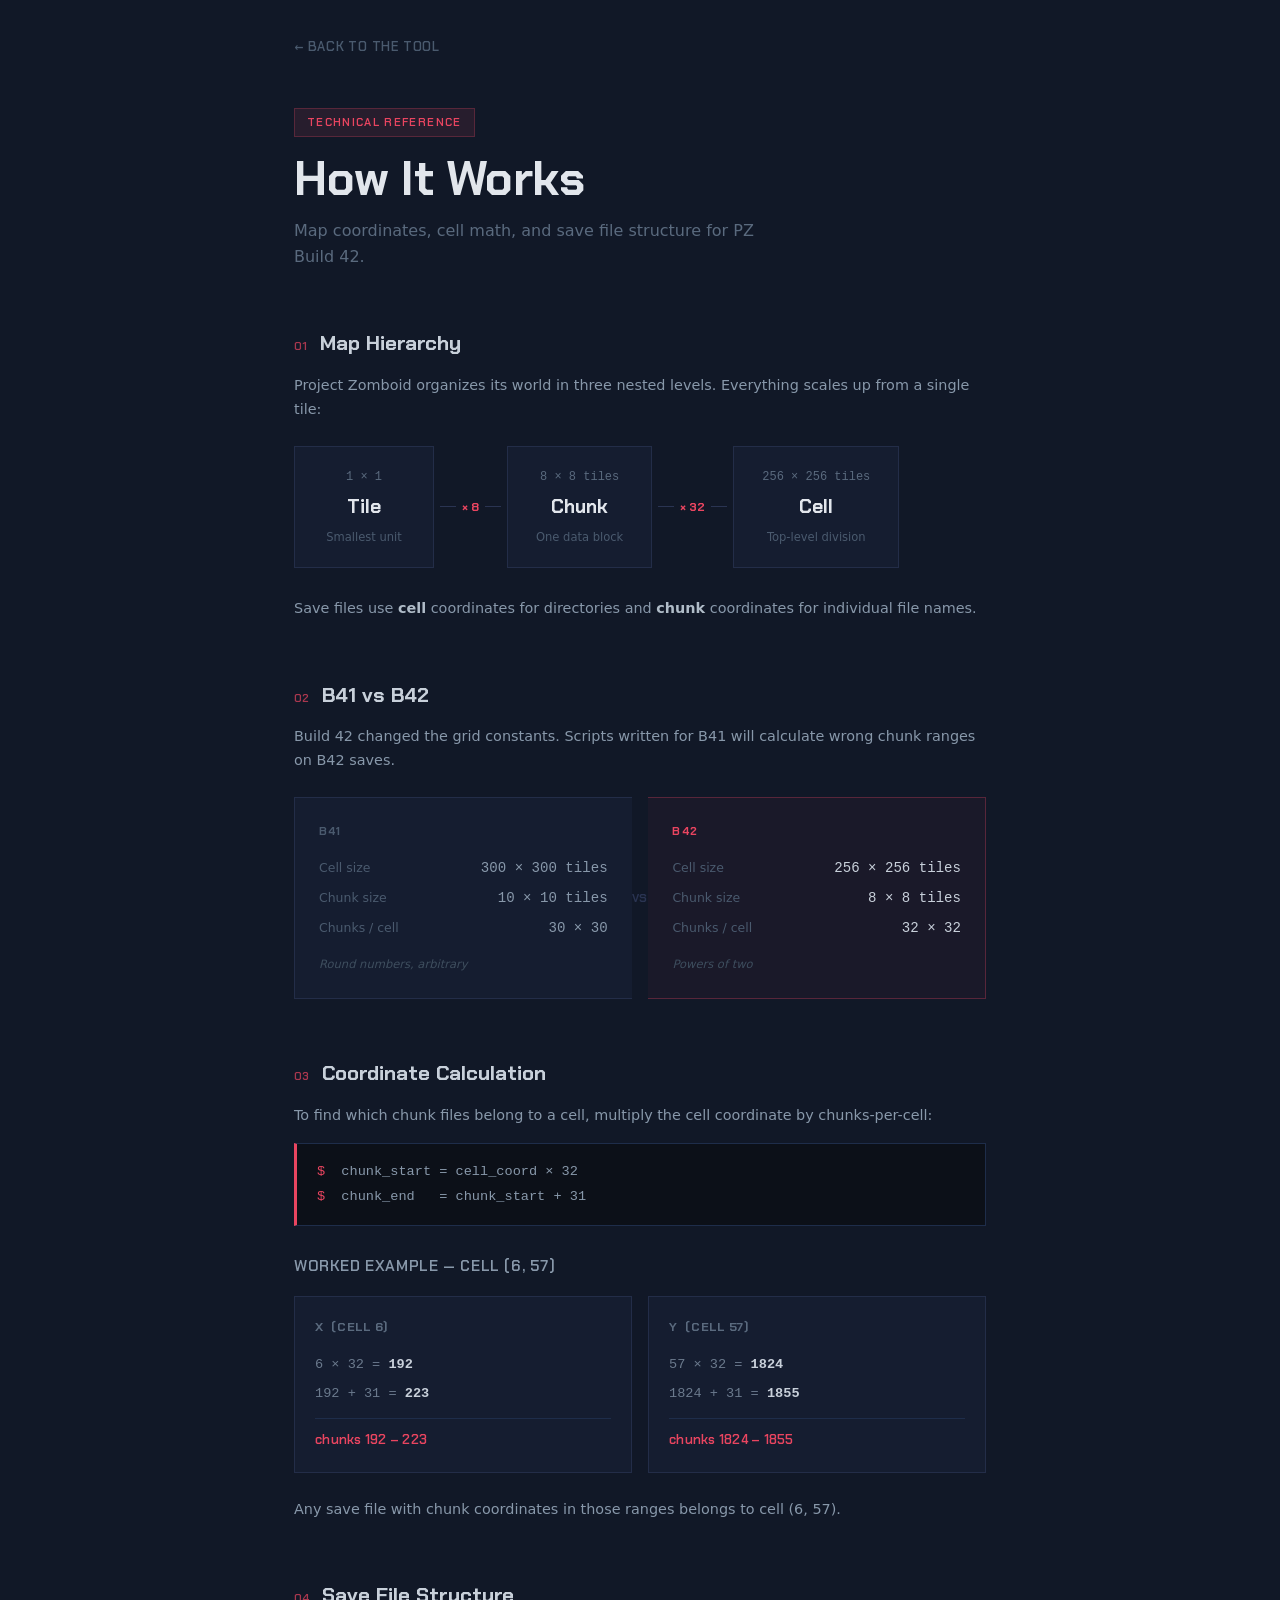
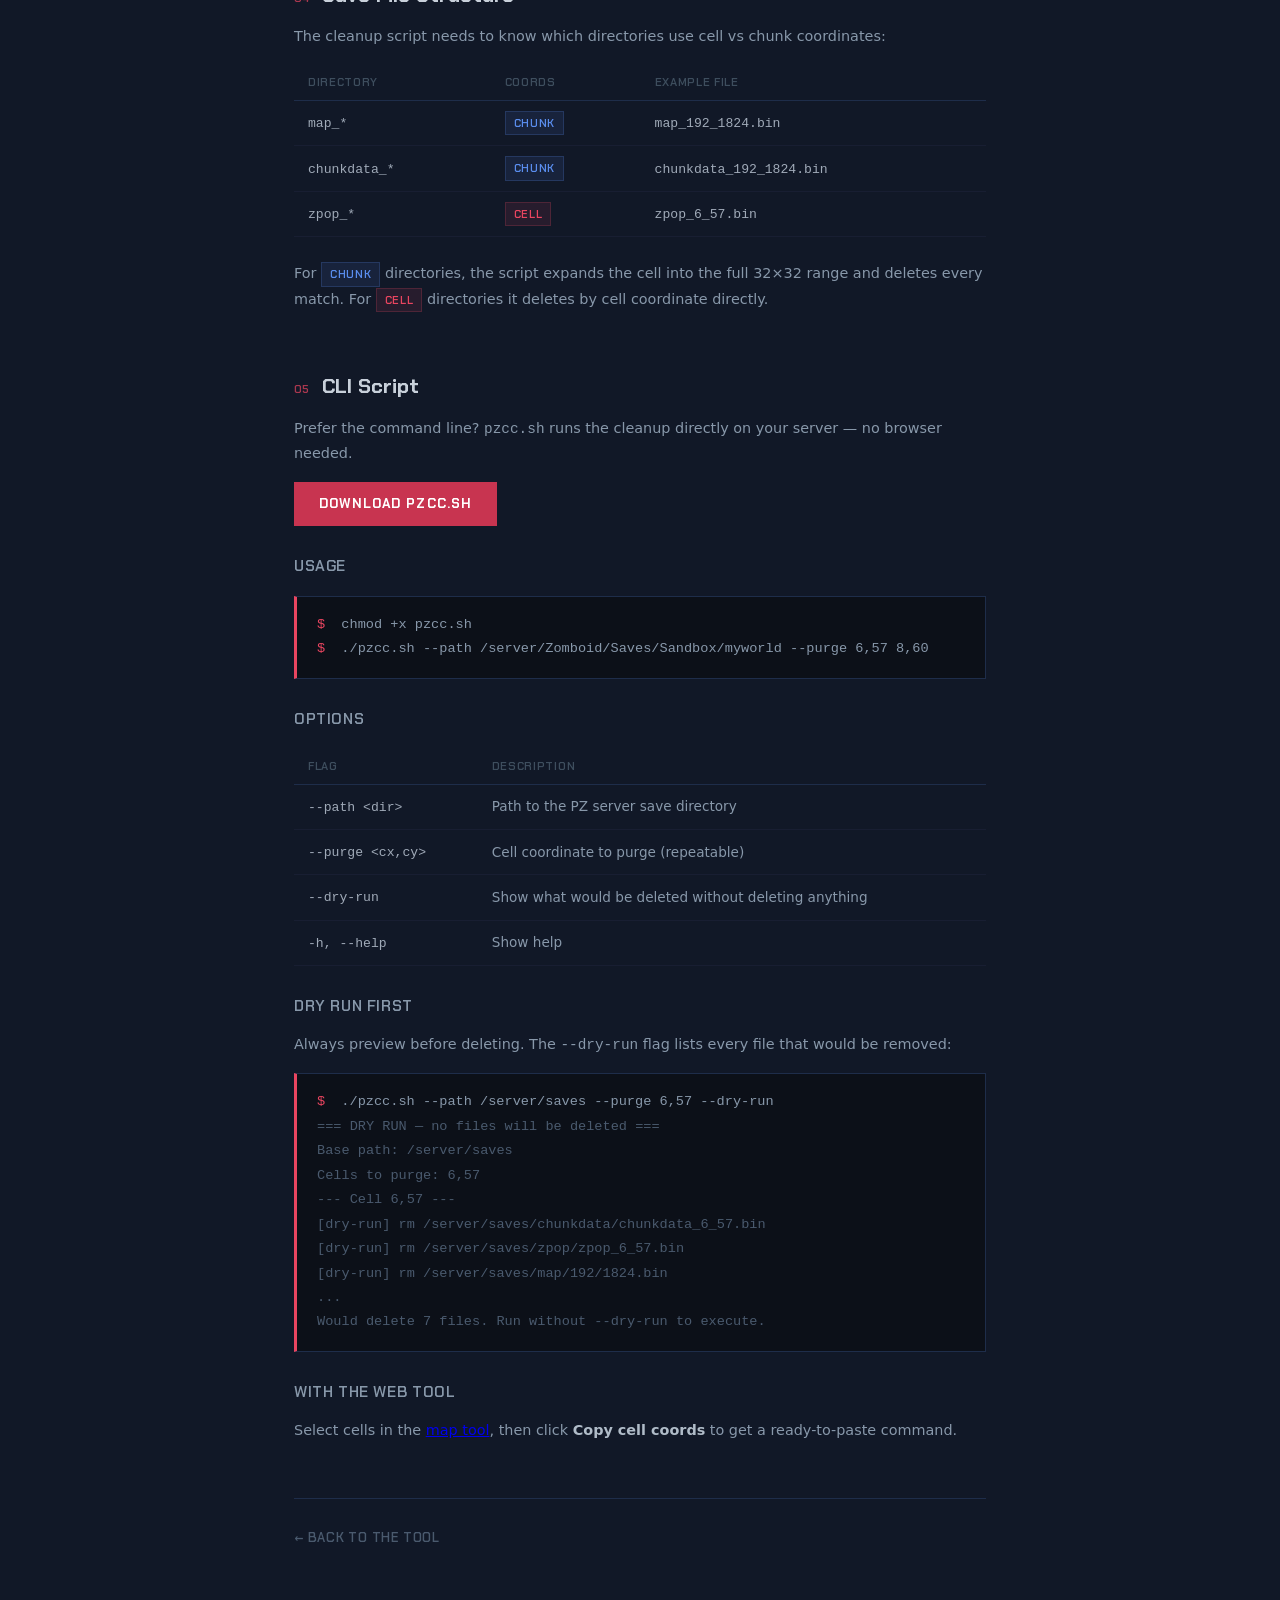
==== commit 6f8dfadc: "feat: add CLI cleanup script with dry-run support, copy-coords button, and improve UI contrast" ====
--- a/src/about.html
+++ b/src/about.html
@@ -144,6 +144,46 @@
       <p>For <span class="coord-tag coord-tag--chunk">chunk</span> directories, the script expands the cell into the full 32&times;32 range and deletes every match. For <span class="coord-tag coord-tag--cell">cell</span> directories it deletes by cell coordinate directly.</p>
     </article>
 
+    <article class="page-section fade-in" style="--delay: 4">
+      <h2><span class="section-num">05</span> CLI Script</h2>
+      <p>Prefer the command line? <code>pzcc.sh</code> runs the cleanup directly on your server &mdash; no browser needed.</p>
+
+      <p><a href="pzcc.sh" download class="download-btn">Download pzcc.sh</a></p>
+
+      <h3>Usage</h3>
+      <pre class="terminal"><code><span class="terminal__prompt">$</span> chmod +x pzcc.sh
+<span class="terminal__prompt">$</span> ./pzcc.sh --path /server/Zomboid/Saves/Sandbox/myworld --purge 6,57 8,60</code></pre>
+
+      <h3>Options</h3>
+      <table class="file-table">
+        <thead>
+          <tr><th>Flag</th><th>Description</th></tr>
+        </thead>
+        <tbody>
+          <tr><td><code>--path &lt;dir&gt;</code></td><td>Path to the PZ server save directory</td></tr>
+          <tr><td><code>--purge &lt;cx,cy&gt;</code></td><td>Cell coordinate to purge (repeatable)</td></tr>
+          <tr><td><code>--dry-run</code></td><td>Show what would be deleted without deleting anything</td></tr>
+          <tr><td><code>-h, --help</code></td><td>Show help</td></tr>
+        </tbody>
+      </table>
+
+      <h3>Dry run first</h3>
+      <p>Always preview before deleting. The <code>--dry-run</code> flag lists every file that would be removed:</p>
+      <pre class="terminal"><code><span class="terminal__prompt">$</span> ./pzcc.sh --path /server/saves --purge 6,57 --dry-run
+<span class="terminal__dim">=== DRY RUN — no files will be deleted ===</span>
+<span class="terminal__dim">Base path: /server/saves</span>
+<span class="terminal__dim">Cells to purge: 6,57</span>
+<span class="terminal__dim">--- Cell 6,57 ---</span>
+<span class="terminal__dim">[dry-run] rm /server/saves/chunkdata/chunkdata_6_57.bin</span>
+<span class="terminal__dim">[dry-run] rm /server/saves/zpop/zpop_6_57.bin</span>
+<span class="terminal__dim">[dry-run] rm /server/saves/map/192/1824.bin</span>
+<span class="terminal__dim">...</span>
+<span class="terminal__dim">Would delete 7 files. Run without --dry-run to execute.</span></code></pre>
+
+      <h3>With the web tool</h3>
+      <p>Select cells in the <a href="index.html">map tool</a>, then click <strong>Copy cell coords</strong> to get a ready-to-paste command.</p>
+    </article>
+
     <nav class="page-nav page-nav--bottom">
       <a href="index.html">&larr; Back to the tool</a>
     </nav>
--- a/src/style.css
+++ b/src/style.css
@@ -73,7 +73,7 @@
   font-size: 0.72rem;
   text-transform: uppercase;
   letter-spacing: 0.08em;
-  color: #4a5a6e;
+  color: #7a8a9e;
   margin-bottom: 8px;
   font-weight: 600;
 }
@@ -99,7 +99,7 @@
   padding: 11px 8px;
   border: 2px solid #2a3452;
   background: #1a2238;
-  color: #4a5a6e;
+  color: #8898aa;
   font-family: 'Chakra Petch', system-ui, sans-serif;
   font-weight: 700;
   font-size: 0.88rem;
@@ -148,7 +148,7 @@
 
 .hint {
   font-size: 0.7rem;
-  color: #3e4e5e;
+  color: #6b7a8d;
   margin-top: 10px;
   line-height: 1.6;
   letter-spacing: 0.01em;
@@ -158,7 +158,7 @@
   padding: 7px 12px;
   border: 1px solid #1e2d4a;
   background: #1a2238;
-  color: #6b7a8d;
+  color: #a0aab8;
   cursor: pointer;
   border-radius: 0;
   font-family: 'Chakra Petch', system-ui, sans-serif;
@@ -210,6 +210,29 @@
 button.accent:active {
   background: #a82c44;
   box-shadow: none;
+}
+
+.btn-download {
+  display: block;
+  margin-top: 6px;
+  padding: 7px 12px;
+  border: 1px solid #1e2d4a;
+  background: #1a2238;
+  color: #a0aab8;
+  font-family: 'Chakra Petch', system-ui, sans-serif;
+  font-size: 0.78rem;
+  font-weight: 600;
+  letter-spacing: 0.04em;
+  text-transform: uppercase;
+  text-align: center;
+  text-decoration: none;
+  transition: all 0.12s ease-out;
+}
+
+.btn-download:hover {
+  background: #1e2a44;
+  border-color: #2a3a5a;
+  color: #a0aab8;
 }
 
 .btn-row {
@@ -230,12 +253,12 @@
   padding: 4px 0;
   cursor: pointer;
   font-size: 0.82rem;
-  color: #6b7a8d;
+  color: #a0aab8;
   transition: color 0.12s;
 }
 
 .checkbox-label:hover {
-  color: #a0aab8;
+  color: #d0d8e2;
 }
 
 .checkbox-label input {
@@ -249,7 +272,7 @@
   padding: 8px 10px;
   background: #0c1018;
   border: 1px solid #1e2d4a;
-  color: #a0aab8;
+  color: #c8d0da;
   border-radius: 0;
   font-family: 'Consolas', 'SF Mono', 'Fira Code', monospace;
   font-size: 0.8rem;
@@ -269,14 +292,14 @@
 }
 
 input[type="text"]::placeholder {
-  color: #2a3452;
+  color: #4a5a6e;
 }
 
 label:not(.checkbox-label) {
   display: block;
   font-family: 'Chakra Petch', system-ui, sans-serif;
   font-size: 0.68rem;
-  color: #4a5a6e;
+  color: #7a8a9e;
   margin-bottom: 3px;
   margin-top: 6px;
   font-weight: 600;
@@ -295,7 +318,7 @@
   font-weight: 600;
   letter-spacing: 0.02em;
   padding: 4px 0;
-  color: #4a5a6e;
+  color: #8898aa;
   text-transform: uppercase;
 }
 
@@ -323,14 +346,14 @@
   padding: 10px 0 2px;
   font-family: 'Consolas', 'SF Mono', 'Fira Code', monospace;
   font-size: 0.7rem;
-  color: #2a3452;
+  color: #5a6a7a;
   text-align: center;
   min-height: 1.8em;
 }
 
 .attribution {
   font-size: 0.65rem;
-  color: #2a3452;
+  color: #4a5a6a;
   text-align: center;
   padding-bottom: 2px;
   letter-spacing: 0.02em;
@@ -679,6 +702,32 @@
   color: #e94560;
   user-select: none;
   margin-right: 8px;
+}
+
+.terminal__dim {
+  color: #4a5a6e;
+}
+
+.download-btn {
+  display: inline-block;
+  font-family: 'Chakra Petch', system-ui, sans-serif;
+  font-size: 0.82rem;
+  font-weight: 700;
+  letter-spacing: 0.08em;
+  text-transform: uppercase;
+  text-decoration: none;
+  color: #fff;
+  background: #c83450;
+  border: 1px solid #c83450;
+  padding: 10px 24px;
+  transition: all 0.15s cubic-bezier(0.16, 1, 0.3, 1);
+}
+
+.download-btn:hover {
+  background: #e03e5c;
+  border-color: #e03e5c;
+  box-shadow: 0 0 20px rgba(233, 69, 96, 0.15);
+  color: #fff;
 }
 
 /* Calculation grid */
@@ -821,7 +870,7 @@
 }
 
 .about-link a {
-  color: #2a3452;
+  color: #4a5a6a;
   text-decoration: none;
   transition: color 0.15s;
 }
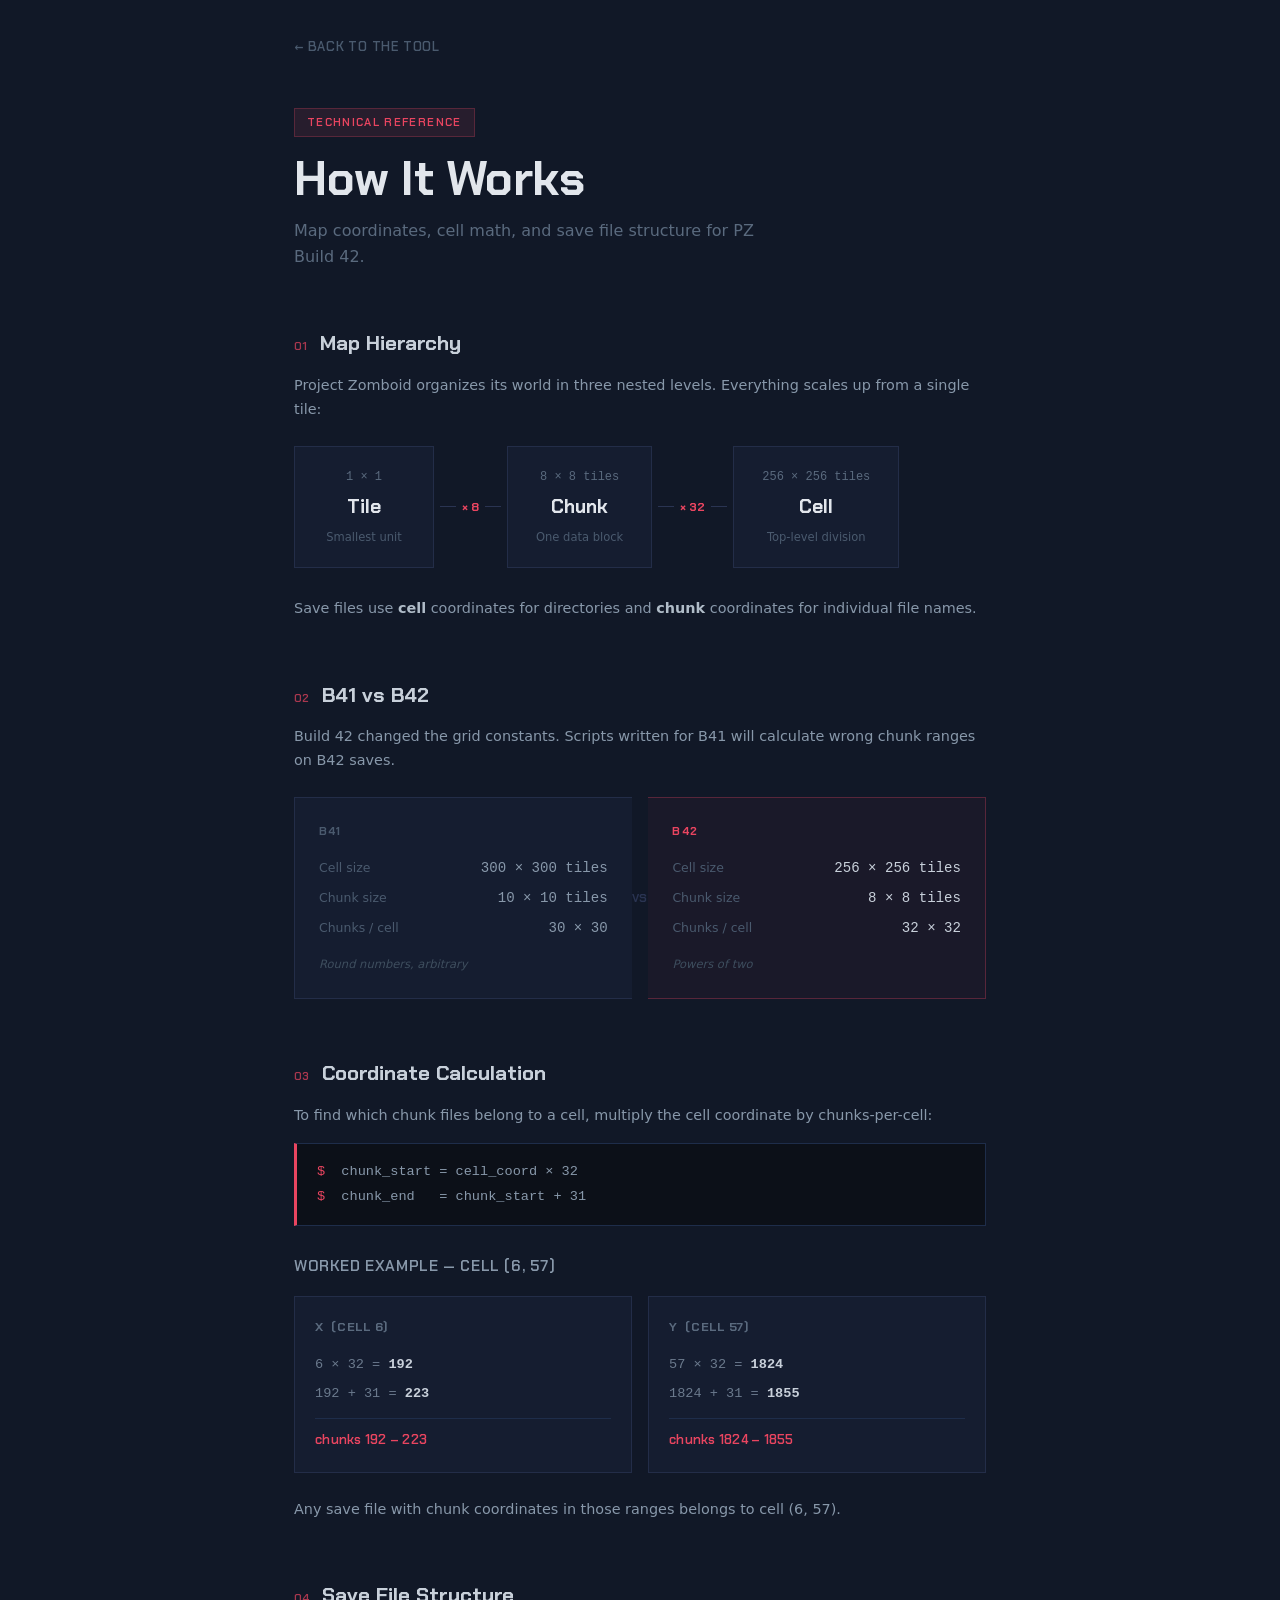
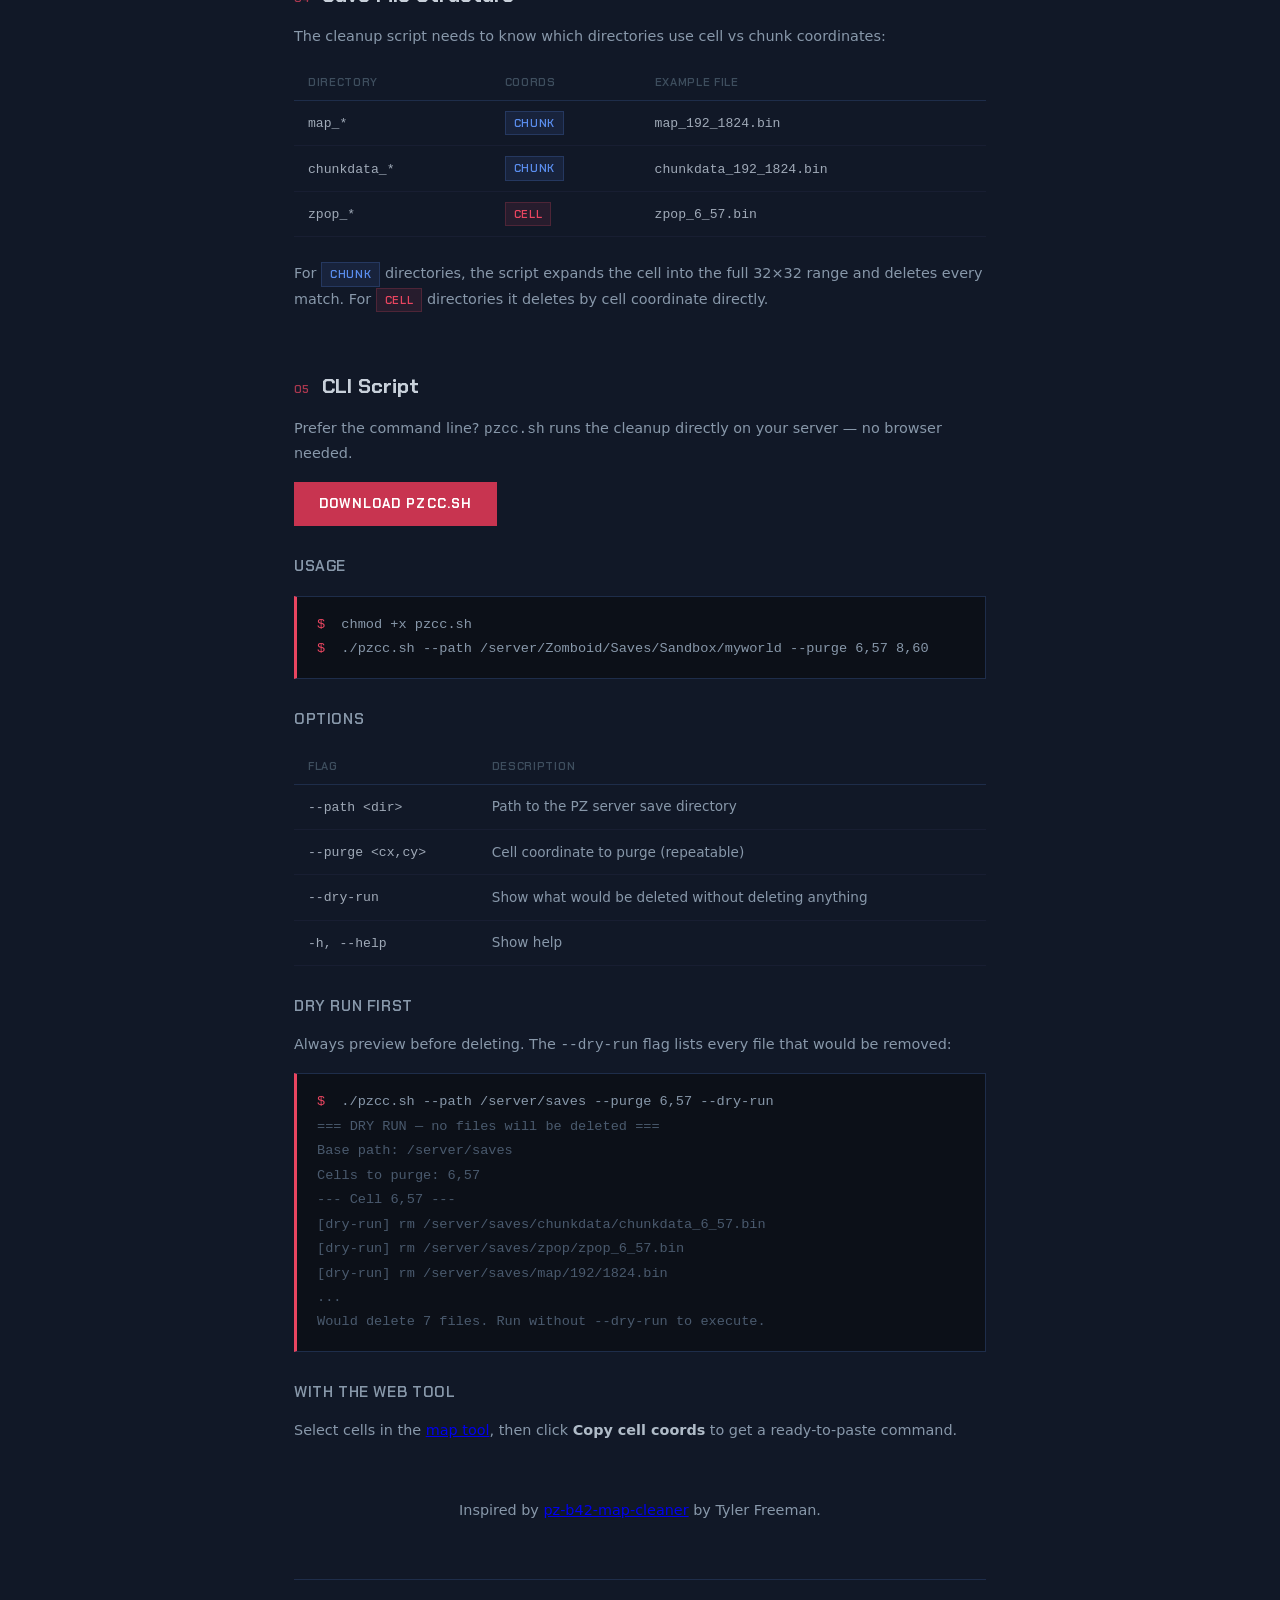
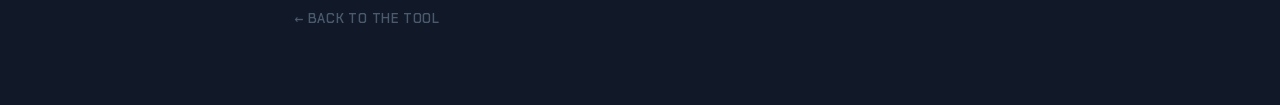
==== commit 8ac3bffa: "feat: add attribution to pz-b42-map-cleaner and update walkthrough text" ====
--- a/src/about.html
+++ b/src/about.html
@@ -184,6 +184,10 @@
       <p>Select cells in the <a href="index.html">map tool</a>, then click <strong>Copy cell coords</strong> to get a ready-to-paste command.</p>
     </article>
 
+    <footer class="page-section fade-in" style="--delay: 5; text-align: center; opacity: 0.6; font-size: 0.85rem;">
+      <p>Inspired by <a href="https://hdrcade-tylerfreeman.github.io/pz-b42-map-cleaner/" target="_blank" rel="noopener">pz-b42-map-cleaner</a> by Tyler Freeman.</p>
+    </footer>
+
     <nav class="page-nav page-nav--bottom">
       <a href="index.html">&larr; Back to the tool</a>
     </nav>
--- a/src/style.css
+++ b/src/style.css
@@ -878,3 +878,120 @@
 .about-link a:hover {
   color: #e94560;
 }
+
+/* --- Help button --- */
+
+#btn-help {
+  margin-left: auto;
+  width: 28px;
+  height: 28px;
+  padding: 0;
+  display: flex;
+  align-items: center;
+  justify-content: center;
+  font-family: 'Chakra Petch', system-ui, sans-serif;
+  font-size: 0.82rem;
+  font-weight: 700;
+  color: #5a6a7e;
+  background: transparent;
+  border: 1px solid #1e2d4a;
+  cursor: pointer;
+  flex-shrink: 0;
+  transition: color 0.15s, border-color 0.15s;
+}
+
+#btn-help:hover {
+  color: #e94560;
+  border-color: #e94560;
+}
+
+/* --- Walkthrough overlay --- */
+
+.walkthrough {
+  position: fixed;
+  inset: 0;
+  z-index: 1000;
+}
+
+.walkthrough__backdrop {
+  position: absolute;
+  inset: 0;
+  background: rgba(0, 0, 0, 0.55);
+  pointer-events: auto;
+}
+
+.walkthrough__spotlight {
+  position: absolute;
+  border-radius: 2px;
+  box-shadow: 0 0 0 9999px rgba(0, 0, 0, 0.65);
+  pointer-events: none;
+  transition: top 0.35s cubic-bezier(0.16, 1, 0.3, 1),
+              left 0.35s cubic-bezier(0.16, 1, 0.3, 1),
+              width 0.35s cubic-bezier(0.16, 1, 0.3, 1),
+              height 0.35s cubic-bezier(0.16, 1, 0.3, 1);
+}
+
+.walkthrough__card {
+  position: absolute;
+  background: #151d30;
+  border: 1px solid #1e2d4a;
+  padding: 18px 20px;
+  max-width: 320px;
+  pointer-events: auto;
+  opacity: 1;
+  transition: opacity 0.2s ease-out;
+}
+
+.walkthrough__card.fade-out {
+  opacity: 0;
+}
+
+.walkthrough__step {
+  font-family: 'Chakra Petch', system-ui, sans-serif;
+  font-size: 0.65rem;
+  font-weight: 600;
+  text-transform: uppercase;
+  letter-spacing: 0.1em;
+  color: #e94560;
+  margin-bottom: 6px;
+}
+
+.walkthrough__title {
+  font-family: 'Chakra Petch', system-ui, sans-serif;
+  font-size: 0.95rem;
+  font-weight: 700;
+  color: #e2e6ec;
+  margin-bottom: 8px;
+}
+
+.walkthrough__text {
+  font-size: 0.8rem;
+  color: #8898aa;
+  line-height: 1.55;
+  margin-bottom: 16px;
+}
+
+.walkthrough__actions {
+  display: flex;
+  justify-content: flex-end;
+  gap: 8px;
+}
+
+.walkthrough__skip {
+  background: transparent;
+  border: 1px solid transparent;
+  color: #5a6a7e;
+  font-size: 0.72rem;
+  padding: 6px 12px;
+}
+
+.walkthrough__skip:hover {
+  color: #8898aa;
+  background: transparent;
+  border-color: transparent;
+}
+
+.walkthrough__next {
+  font-size: 0.72rem;
+  padding: 6px 16px;
+}
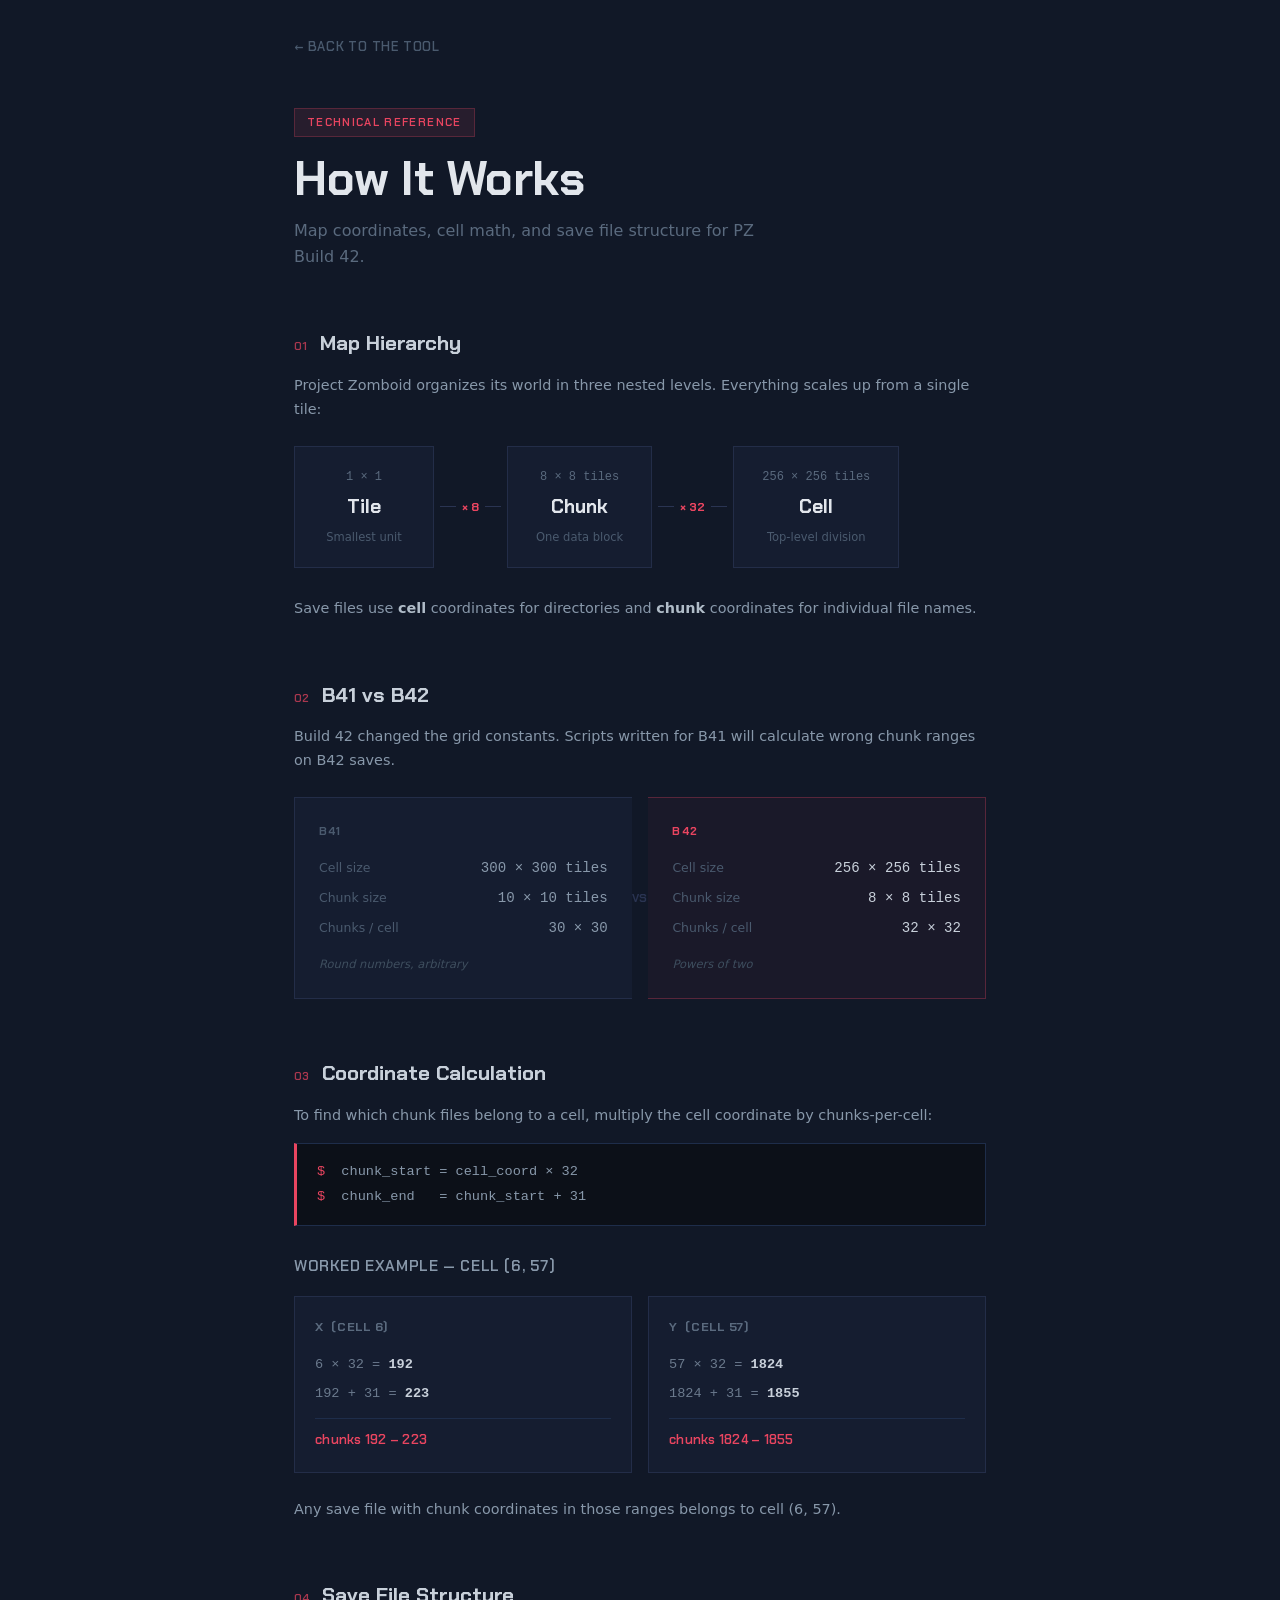
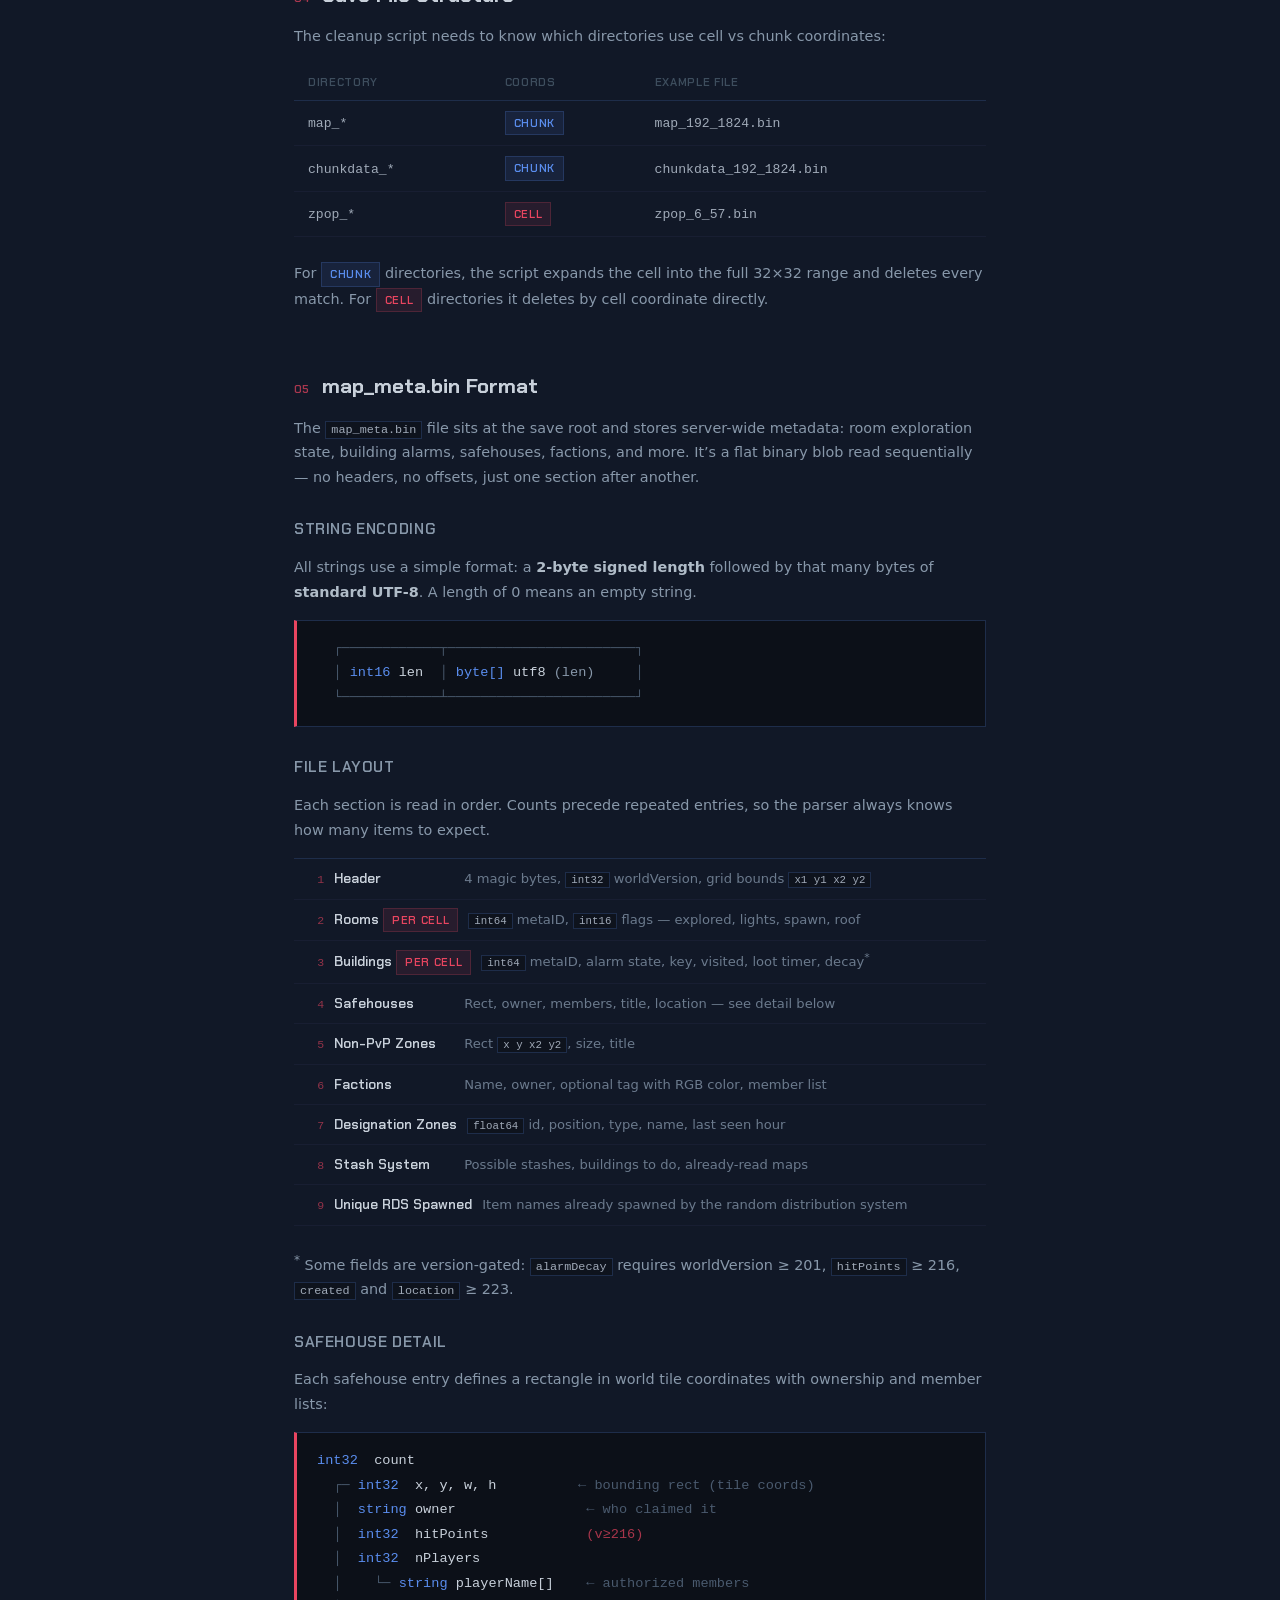
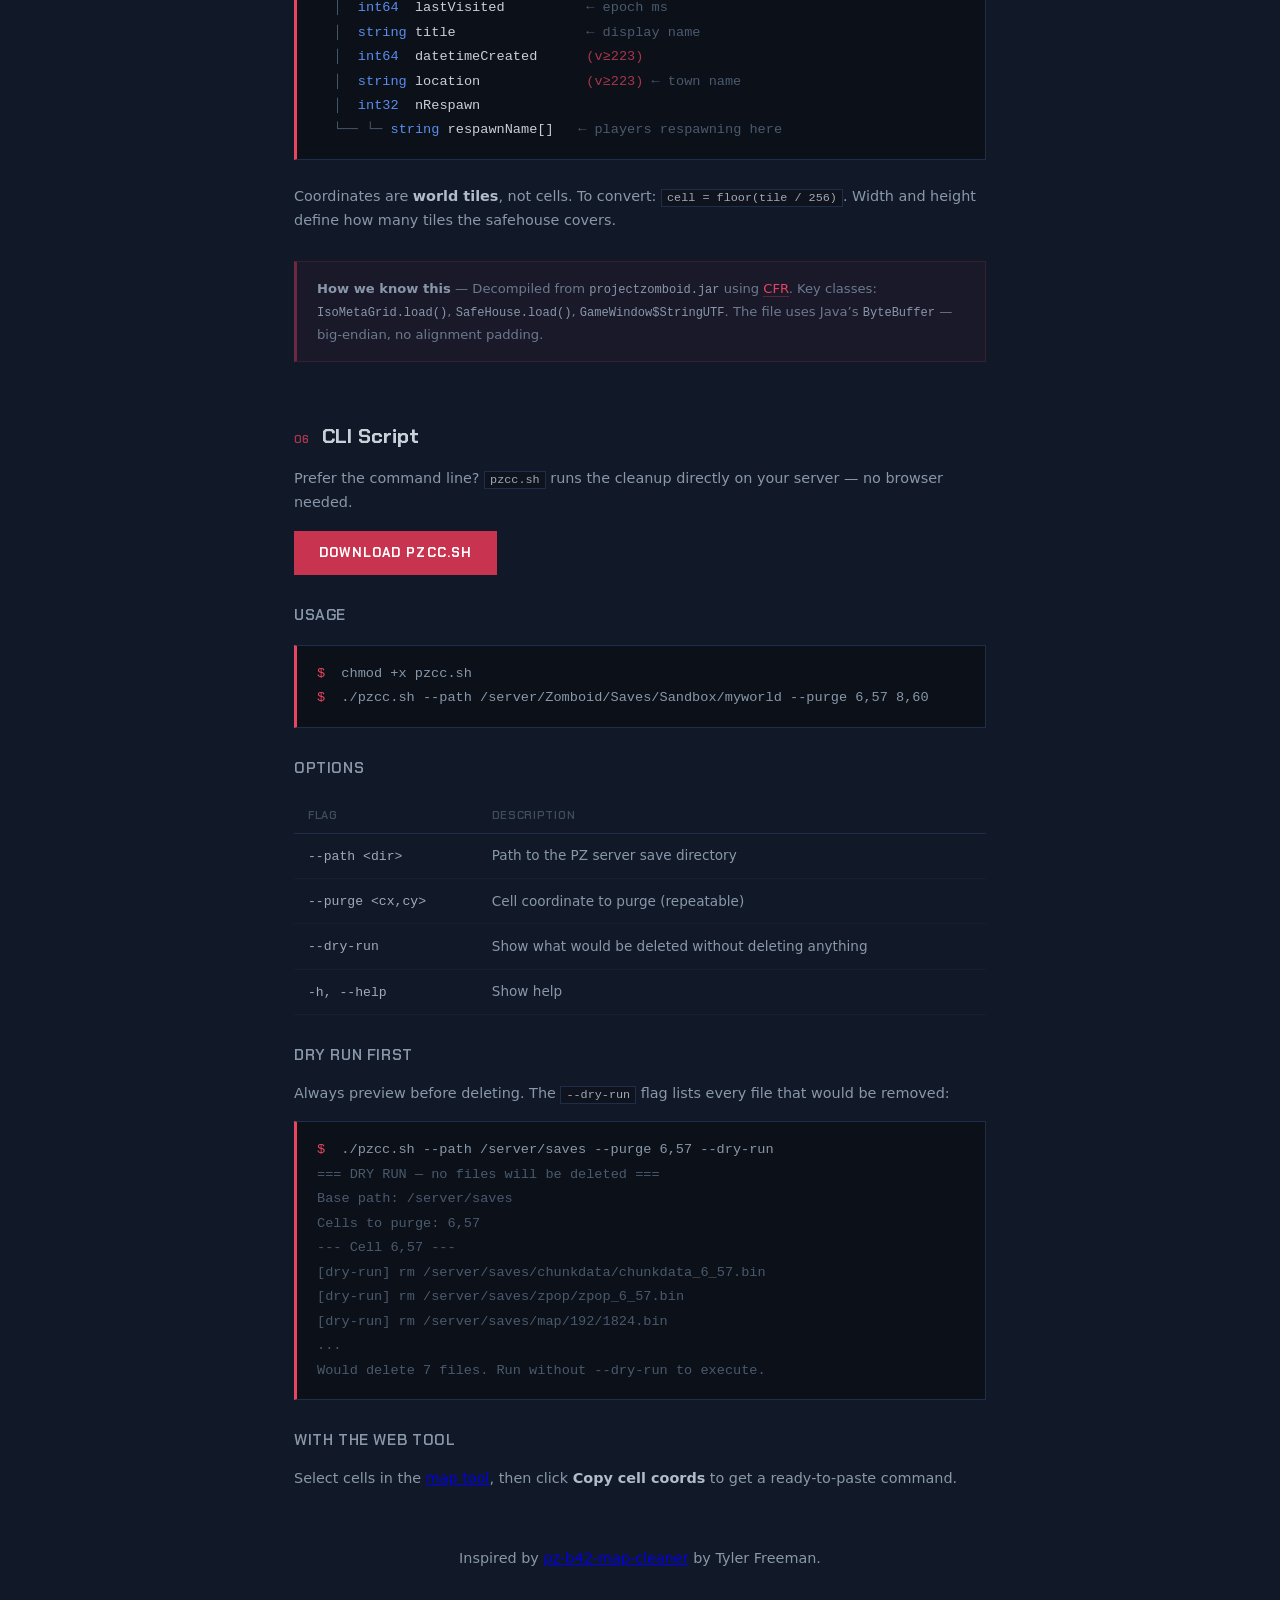
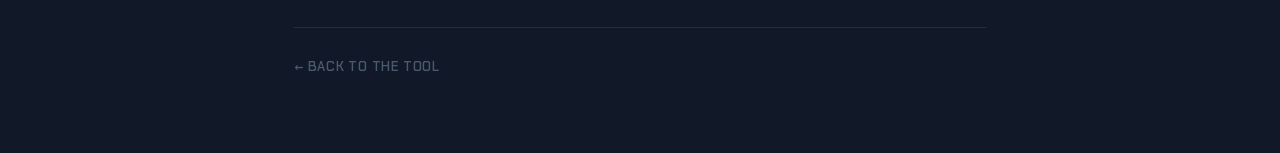
==== commit d411345f: "docs: add map_meta.bin binary format reference to about page" ====
--- a/src/about.html
+++ b/src/about.html
@@ -145,7 +145,92 @@
     </article>
 
     <article class="page-section fade-in" style="--delay: 4">
-      <h2><span class="section-num">05</span> CLI Script</h2>
+      <h2><span class="section-num">05</span> map_meta.bin Format</h2>
+      <p>The <code>map_meta.bin</code> file sits at the save root and stores server-wide metadata: room exploration state, building alarms, safehouses, factions, and more. It&rsquo;s a flat binary blob read sequentially &mdash; no headers, no offsets, just one section after another.</p>
+
+      <h3>String encoding</h3>
+      <p>All strings use a simple format: a <strong>2-byte signed length</strong> followed by that many bytes of <strong>standard UTF-8</strong>. A length of 0 means an empty string.</p>
+      <pre class="terminal"><code><span class="terminal__dim">  ┌────────────┬───────────────────────┐</span>
+<span class="terminal__dim">  │</span> <span class="terminal__type">int16</span> <span class="terminal__field">len</span>  <span class="terminal__dim">│</span> <span class="terminal__type">byte[]</span> <span class="terminal__field">utf8</span> (len)     <span class="terminal__dim">│</span>
+<span class="terminal__dim">  └────────────┴───────────────────────┘</span></code></pre>
+
+      <h3>File layout</h3>
+      <p>Each section is read in order. Counts precede repeated entries, so the parser always knows how many items to expect.</p>
+
+      <ol class="field-list">
+        <li>
+          <span class="field-list__num">1</span>
+          <span class="field-list__name">Header</span>
+          <span class="field-list__desc">4 magic bytes, <code>int32</code> worldVersion, grid bounds <code>x1 y1 x2 y2</code></span>
+        </li>
+        <li>
+          <span class="field-list__num">2</span>
+          <span class="field-list__name">Rooms <span class="coord-tag coord-tag--cell">per cell</span></span>
+          <span class="field-list__desc"><code>int64</code> metaID, <code>int16</code> flags &mdash; explored, lights, spawn, roof</span>
+        </li>
+        <li>
+          <span class="field-list__num">3</span>
+          <span class="field-list__name">Buildings <span class="coord-tag coord-tag--cell">per cell</span></span>
+          <span class="field-list__desc"><code>int64</code> metaID, alarm state, key, visited, loot timer, decay<sup>*</sup></span>
+        </li>
+        <li>
+          <span class="field-list__num">4</span>
+          <span class="field-list__name">Safehouses</span>
+          <span class="field-list__desc">Rect, owner, members, title, location &mdash; see detail below</span>
+        </li>
+        <li>
+          <span class="field-list__num">5</span>
+          <span class="field-list__name">Non-PvP Zones</span>
+          <span class="field-list__desc">Rect <code>x y x2 y2</code>, size, title</span>
+        </li>
+        <li>
+          <span class="field-list__num">6</span>
+          <span class="field-list__name">Factions</span>
+          <span class="field-list__desc">Name, owner, optional tag with RGB color, member list</span>
+        </li>
+        <li>
+          <span class="field-list__num">7</span>
+          <span class="field-list__name">Designation Zones</span>
+          <span class="field-list__desc"><code>float64</code> id, position, type, name, last seen hour</span>
+        </li>
+        <li>
+          <span class="field-list__num">8</span>
+          <span class="field-list__name">Stash System</span>
+          <span class="field-list__desc">Possible stashes, buildings to do, already-read maps</span>
+        </li>
+        <li>
+          <span class="field-list__num">9</span>
+          <span class="field-list__name">Unique RDS Spawned</span>
+          <span class="field-list__desc">Item names already spawned by the random distribution system</span>
+        </li>
+      </ol>
+
+      <p><sup>*</sup> Some fields are version-gated: <code>alarmDecay</code> requires worldVersion &ge;&nbsp;201, <code>hitPoints</code> &ge;&nbsp;216, <code>created</code> and <code>location</code> &ge;&nbsp;223.</p>
+
+      <h3>Safehouse detail</h3>
+      <p>Each safehouse entry defines a rectangle in world tile coordinates with ownership and member lists:</p>
+      <pre class="terminal"><code><span class="terminal__type">int32</span>  <span class="terminal__field">count</span>
+<span class="terminal__dim">  ┌─</span> <span class="terminal__type">int32</span>  <span class="terminal__field">x, y, w, h</span>          <span class="terminal__comment">&larr; bounding rect (tile coords)</span>
+<span class="terminal__dim">  │</span>  <span class="terminal__type">string</span> <span class="terminal__field">owner</span>                <span class="terminal__comment">&larr; who claimed it</span>
+<span class="terminal__dim">  │</span>  <span class="terminal__type">int32</span>  <span class="terminal__field">hitPoints</span>            <span class="terminal__version">(v&ge;216)</span>
+<span class="terminal__dim">  │</span>  <span class="terminal__type">int32</span>  <span class="terminal__field">nPlayers</span>
+<span class="terminal__dim">  │</span>    <span class="terminal__dim">&boxur;&boxh;</span> <span class="terminal__type">string</span> <span class="terminal__field">playerName[]</span>    <span class="terminal__comment">&larr; authorized members</span>
+<span class="terminal__dim">  │</span>  <span class="terminal__type">int64</span>  <span class="terminal__field">lastVisited</span>          <span class="terminal__comment">&larr; epoch ms</span>
+<span class="terminal__dim">  │</span>  <span class="terminal__type">string</span> <span class="terminal__field">title</span>                <span class="terminal__comment">&larr; display name</span>
+<span class="terminal__dim">  │</span>  <span class="terminal__type">int64</span>  <span class="terminal__field">datetimeCreated</span>      <span class="terminal__version">(v&ge;223)</span>
+<span class="terminal__dim">  │</span>  <span class="terminal__type">string</span> <span class="terminal__field">location</span>             <span class="terminal__version">(v&ge;223)</span> <span class="terminal__comment">&larr; town name</span>
+<span class="terminal__dim">  │</span>  <span class="terminal__type">int32</span>  <span class="terminal__field">nRespawn</span>
+<span class="terminal__dim">  └──</span> <span class="terminal__dim">&boxur;&boxh;</span> <span class="terminal__type">string</span> <span class="terminal__field">respawnName[]</span>   <span class="terminal__comment">&larr; players respawning here</span></code></pre>
+
+      <p>Coordinates are <strong>world tiles</strong>, not cells. To convert: <code>cell = floor(tile / 256)</code>. Width and height define how many tiles the safehouse covers.</p>
+
+      <div class="page-callout">
+        <strong>How we know this</strong> &mdash; Decompiled from <code>projectzomboid.jar</code> using <a href="https://github.com/leibnitz27/cfr" target="_blank" rel="noopener">CFR</a>. Key classes: <code>IsoMetaGrid.load()</code>, <code>SafeHouse.load()</code>, <code>GameWindow$StringUTF</code>. The file uses Java&rsquo;s <code>ByteBuffer</code> &mdash; big-endian, no alignment padding.
+      </div>
+    </article>
+
+    <article class="page-section fade-in" style="--delay: 5">
+      <h2><span class="section-num">06</span> CLI Script</h2>
       <p>Prefer the command line? <code>pzcc.sh</code> runs the cleanup directly on your server &mdash; no browser needed.</p>
 
       <p><a href="pzcc.sh" download class="download-btn">Download pzcc.sh</a></p>
@@ -184,7 +269,7 @@
       <p>Select cells in the <a href="index.html">map tool</a>, then click <strong>Copy cell coords</strong> to get a ready-to-paste command.</p>
     </article>
 
-    <footer class="page-section fade-in" style="--delay: 5; text-align: center; opacity: 0.6; font-size: 0.85rem;">
+    <footer class="page-section fade-in" style="--delay: 6; text-align: center; opacity: 0.6; font-size: 0.85rem;">
       <p>Inspired by <a href="https://hdrcade-tylerfreeman.github.io/pz-b42-map-cleaner/" target="_blank" rel="noopener">pz-b42-map-cleaner</a> by Tyler Freeman.</p>
     </footer>
 
--- a/src/style.css
+++ b/src/style.css
@@ -238,10 +238,15 @@
 .btn-row {
   display: flex;
   gap: 6px;
+  flex-wrap: wrap;
 }
 
 .btn-row button {
   flex: 1;
+}
+
+.preset-row button {
+  flex: 0 1 auto;
 }
 
 /* --- Form controls --- */
@@ -339,6 +344,11 @@
   border: 2px solid rgba(233, 69, 96, 0.7);
 }
 
+.swatch.populated {
+  background: rgba(255, 193, 7, 0.4);
+  border: 2px solid rgba(255, 193, 7, 0.6);
+}
+
 /* --- Footer elements --- */
 
 #status-bar {
@@ -385,6 +395,80 @@
   display: block;
   width: 100%;
   height: 100%;
+}
+
+#selection-bar {
+  position: absolute;
+  top: 10px;
+  left: 50%;
+  transform: translateX(-50%);
+  z-index: 10;
+  background: rgba(12, 16, 24, 0.9);
+  border: 1px solid #1e2d4a;
+  border-left: 3px solid #e94560;
+  padding: 6px 14px;
+  font-family: 'Consolas', 'SF Mono', 'Fira Code', monospace;
+  font-size: 0.78rem;
+  color: #6b7a8d;
+  display: flex;
+  align-items: center;
+  gap: 12px;
+  transition: opacity 0.2s ease-out;
+  white-space: nowrap;
+}
+
+#selection-bar[hidden] {
+  display: none;
+}
+
+#selection-bar button {
+  padding: 4px 10px;
+  font-size: 0.7rem;
+  border: 1px solid #2a3452;
+  background: #1a2238;
+  color: #a0aab8;
+}
+
+#selection-bar button:hover {
+  background: #1e2a44;
+  border-color: #3a4a6a;
+}
+
+/* --- Map legend overlay --- */
+
+#map-legend {
+  position: absolute;
+  bottom: 10px;
+  right: 10px;
+  background: rgba(12, 16, 24, 0.9);
+  border: 1px solid #1e2d4a;
+  border-left: 3px solid #e94560;
+  padding: 10px 14px;
+  z-index: 10;
+  pointer-events: none;
+  transition: opacity 0.2s ease-out;
+}
+
+#map-legend[hidden] {
+  display: none;
+}
+
+.map-legend-item {
+  display: flex;
+  align-items: center;
+  gap: 8px;
+  font-family: 'Chakra Petch', system-ui, sans-serif;
+  font-size: 0.72rem;
+  font-weight: 600;
+  letter-spacing: 0.02em;
+  color: #8898aa;
+  text-transform: uppercase;
+  padding: 2px 0;
+}
+
+.map-legend-item .swatch {
+  width: 14px;
+  height: 14px;
 }
 
 #coords-display {
@@ -829,6 +913,118 @@
   color: #e94560;
   background: rgba(233, 69, 96, 0.1);
   border: 1px solid rgba(233, 69, 96, 0.2);
+}
+
+/* Inline code in page text */
+.page-section p code,
+.page-section li code {
+  font-family: 'Consolas', 'SF Mono', 'Fira Code', monospace;
+  font-size: 0.82em;
+  color: #a0aab8;
+  background: rgba(14, 17, 24, 0.6);
+  padding: 1px 5px;
+  border: 1px solid #1e2d4a;
+}
+
+/* Provenance/meta callout */
+.page-callout {
+  margin-top: 28px;
+  padding: 16px 20px;
+  background: rgba(233, 69, 96, 0.04);
+  border: 1px solid rgba(233, 69, 96, 0.15);
+  border-left: 3px solid rgba(233, 69, 96, 0.4);
+  font-size: 0.82rem;
+  color: #6b7a8d;
+  line-height: 1.65;
+}
+
+.page-callout strong {
+  color: #8898aa;
+}
+
+.page-callout a {
+  color: #e94560;
+  text-decoration: none;
+  border-bottom: 1px solid rgba(233, 69, 96, 0.3);
+  transition: border-color 0.15s;
+}
+
+.page-callout a:hover {
+  border-bottom-color: #e94560;
+}
+
+.page-callout code {
+  font-family: 'Consolas', 'SF Mono', 'Fira Code', monospace;
+  font-size: 0.92em;
+  color: #8898aa;
+}
+
+/* Binary format field list */
+.field-list {
+  list-style: none;
+  margin: 16px 0 24px;
+  padding: 0;
+}
+
+.field-list li {
+  padding: 8px 14px;
+  border-bottom: 1px solid #181e32;
+  font-size: 0.85rem;
+  color: #8898aa;
+  display: flex;
+  align-items: baseline;
+  gap: 10px;
+}
+
+.field-list li:first-child {
+  border-top: 1px solid #1e2d4a;
+}
+
+.field-list__num {
+  font-family: 'Consolas', 'SF Mono', 'Fira Code', monospace;
+  font-size: 0.72rem;
+  color: #e94560;
+  opacity: 0.6;
+  min-width: 1.4em;
+  text-align: right;
+  flex-shrink: 0;
+}
+
+.field-list__name {
+  font-family: 'Chakra Petch', system-ui, sans-serif;
+  font-weight: 600;
+  color: #c8d0da;
+  min-width: 120px;
+  flex-shrink: 0;
+}
+
+.field-list__desc {
+  color: #6b7a8d;
+  font-size: 0.82rem;
+}
+
+.field-list__desc code {
+  font-family: 'Consolas', 'SF Mono', 'Fira Code', monospace;
+  font-size: 0.92em;
+  color: #7a8a9e;
+}
+
+/* Terminal diagram syntax highlights */
+.terminal__type {
+  color: #5a8dee;
+}
+
+.terminal__field {
+  color: #c8d0da;
+}
+
+.terminal__comment {
+  color: #4a5a6e;
+}
+
+.terminal__version {
+  color: #e94560;
+  opacity: 0.7;
 }
 
 /* Responsive */
@@ -857,6 +1053,16 @@
   .calc-grid {
     grid-template-columns: 1fr;
   }
+  .field-list li {
+    flex-wrap: wrap;
+  }
+  .field-list__name {
+    min-width: auto;
+  }
+  .field-list__desc {
+    flex-basis: 100%;
+    padding-left: 2.4em;
+  }
 }
 
 .about-link {
@@ -903,6 +1109,67 @@
 #btn-help:hover {
   color: #e94560;
   border-color: #e94560;
+}
+
+/* --- Loading modal --- */
+
+.loading-modal {
+  position: fixed;
+  inset: 0;
+  z-index: 2000;
+  display: none;
+  align-items: center;
+  justify-content: center;
+}
+
+.loading-modal.visible {
+  display: flex;
+}
+
+.loading-modal__backdrop {
+  position: absolute;
+  inset: 0;
+  background: rgba(0, 0, 0, 0.6);
+}
+
+.loading-modal__card {
+  position: relative;
+  background: #1a2236;
+  border: 1px solid #2a3a5c;
+  border-radius: 10px;
+  padding: 28px 36px;
+  min-width: 320px;
+  max-width: 400px;
+  text-align: center;
+}
+
+.loading-modal__title {
+  font-family: 'Chakra Petch', monospace;
+  font-size: 1.1rem;
+  color: #e0e4ea;
+  margin-bottom: 16px;
+}
+
+.loading-modal__bar-track {
+  height: 8px;
+  background: #0e1118;
+  border-radius: 4px;
+  overflow: hidden;
+  margin-bottom: 12px;
+}
+
+.loading-modal__bar-fill {
+  height: 100%;
+  width: 0%;
+  background: #e94560;
+  border-radius: 4px;
+  transition: width 0.15s ease;
+}
+
+.loading-modal__text {
+  font-size: 0.82rem;
+  color: #8892a4;
+  font-family: monospace;
 }
 
 /* --- Walkthrough overlay --- */
